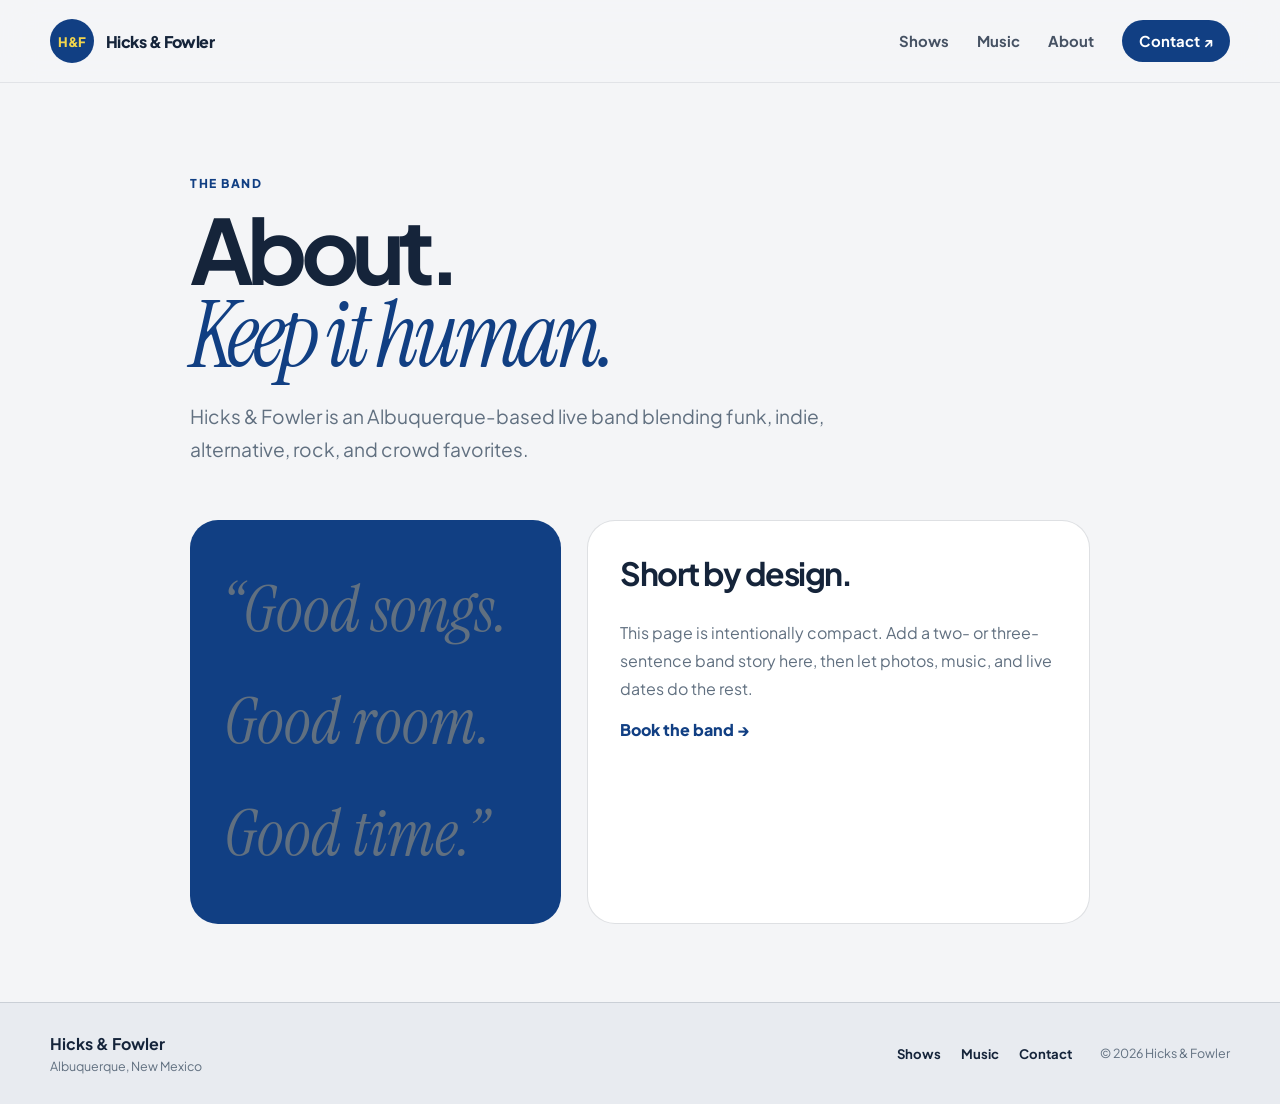
==== about.html @ 9e474546 "bundle migration" ====
<!doctype html>
<html lang="en">
<head>
  <title>About | Hicks &amp; Fowler</title>
  <meta name="description" content="About Albuquerque band Hicks & Fowler.">
  <meta charset="utf-8">
<meta name="viewport" content="width=device-width, initial-scale=1">
<meta name="theme-color" content="#113f83">
<link rel="icon" href="assets/images/favicon.svg" type="image/svg+xml">
<link rel="preconnect" href="https://fonts.googleapis.com">
<link rel="preconnect" href="https://fonts.gstatic.com" crossorigin>
<link href="https://fonts.googleapis.com/css2?family=Instrument+Serif:ital@0;1&family=Plus+Jakarta+Sans:wght@400;500;600;700;800&display=swap" rel="stylesheet">
<link rel="stylesheet" href="assets/css/styles.css">
<script defer src="assets/js/main.js"></script>

</head>
<body>
<header class="site-header">
  <div class="wrap nav">
    <a class="brand" href="index.html" aria-label="Hicks & Fowler home">
      <span class="brand-mark">H&amp;F</span>
      <span class="brand-name">Hicks &amp; Fowler</span>
    </a>

    <button class="menu-btn" type="button" aria-expanded="false" aria-controls="site-nav">
      <span></span><span></span>
      <span class="sr-only">Toggle navigation</span>
    </button>

    <nav class="nav-links" id="site-nav" aria-label="Primary navigation">
      <a href="shows.html">Shows</a>
      <a href="music.html">Music</a>
      <a href="about.html">About</a>
      <a href="contact.html" class="nav-cta">Contact <span aria-hidden="true">↗</span></a>
    </nav>
  </div>
</header>

<main class="subpage">
  <section class="page-hero">
    <div class="wrap narrow">
      <p class="eyebrow">The band</p>
      <h1>About.<br><span class="serif">Keep it human.</span></h1>
      <p class="lede">Hicks &amp; Fowler is an Albuquerque-based live band blending funk, indie, alternative, rock, and crowd favorites.</p>
    </div>
  </section>

  <section class="compact-section">
    <div class="wrap narrow split-copy">
      <div class="quote-card">
        <p>“Good songs. Good room. Good time.”</p>
      </div>
      <div>
        <h2>Short by design.</h2>
        <p>This page is intentionally compact. Add a two- or three-sentence band story here, then let photos, music, and live dates do the rest.</p>
        <a class="text-link" href="contact.html">Book the band →</a>
      </div>
    </div>
  </section>
</main>
<footer class="site-footer">
  <div class="wrap footer-inner">
    <div>
      <strong>Hicks &amp; Fowler</strong>
      <span>Albuquerque, New Mexico</span>
    </div>
    <div class="footer-links">
      <a href="shows.html">Shows</a>
      <a href="music.html">Music</a>
      <a href="contact.html">Contact</a>
    </div>
    <small>© <span data-year></span> Hicks &amp; Fowler</small>
  </div>
</footer>

</body>
</html>
---- assets/css/styles.css ----
:root {
  --navy: #113f83;
  --navy-2: #0d2f67;
  --ink: #15243a;
  --paper: #f4f5f7;
  --paper-2: #e8ebf0;
  --white: #ffffff;
  --accent: #f2d54d;
  --gold: #d4af28;
  --sky: #d8e7f7;
  --muted: #617080;
  --line: rgba(21, 36, 58, .14);
  --shadow: 0 28px 80px rgba(17, 63, 131, .16);
  --radius: 28px;
  --max: 1180px;
}

* { box-sizing: border-box; }
html { scroll-behavior: smooth; }
body {
  margin: 0;
  color: var(--ink);
  background: var(--paper);
  font-family: "Plus Jakarta Sans", system-ui, -apple-system, BlinkMacSystemFont, "Segoe UI", sans-serif;
  -webkit-font-smoothing: antialiased;
}
a { color: inherit; text-decoration: none; }
img { max-width: 100%; display: block; }
button, input, textarea { font: inherit; }
.sr-only {
  position: absolute;
  width: 1px; height: 1px;
  padding: 0; margin: -1px;
  overflow: hidden; clip: rect(0,0,0,0);
  white-space: nowrap; border: 0;
}
.wrap {
  width: min(calc(100% - 36px), var(--max));
  margin: 0 auto;
}
.narrow { max-width: 900px; }
.serif {
  font-family: "Instrument Serif", Georgia, serif;
  font-style: italic;
  font-weight: 400;
}
.eyebrow {
  margin: 0 0 18px;
  color: var(--navy);
  text-transform: uppercase;
  letter-spacing: .13em;
  font-weight: 800;
  font-size: .76rem;
}
.lede {
  max-width: 660px;
  margin: 24px 0 0;
  color: var(--muted);
  font-size: clamp(1.05rem, 1.5vw, 1.23rem);
  line-height: 1.7;
}

.site-header {
  position: sticky;
  top: 0;
  z-index: 20;
  background: rgba(244,245,247,.88);
  border-bottom: 1px solid rgba(21,36,58,.08);
  backdrop-filter: blur(16px);
}
.nav {
  min-height: 82px;
  display: flex;
  align-items: center;
  justify-content: space-between;
  gap: 28px;
}
.brand {
  display: inline-flex;
  align-items: center;
  gap: 12px;
  font-weight: 800;
}
.brand-mark {
  width: 44px;
  height: 44px;
  display: grid;
  place-items: center;
  border-radius: 50%;
  background: var(--navy);
  color: var(--accent);
  font-size: .82rem;
  letter-spacing: -.04em;
}
.brand-name { letter-spacing: -.035em; }
.nav-links {
  display: flex;
  align-items: center;
  gap: 28px;
  font-weight: 700;
  font-size: .93rem;
}
.nav-links a:not(.nav-cta) { opacity: .78; }
.nav-links a:hover { opacity: 1; }
.nav-cta {
  padding: 12px 17px;
  border-radius: 999px;
  background: var(--navy);
  color: var(--white);
}
.menu-btn {
  display: none;
  width: 44px; height: 44px;
  border: 0; border-radius: 50%;
  background: var(--white);
  box-shadow: 0 8px 24px rgba(21,36,58,.08);
}
.menu-btn span:not(.sr-only) {
  display: block;
  width: 18px;
  height: 2px;
  margin: 4px auto;
  background: var(--ink);
}

.hero {
  min-height: 650px;
  display: grid;
  align-items: center;
  padding: 62px 0 54px;
  overflow: hidden;
}
.hero-grid {
  display: grid;
  grid-template-columns: 1.05fr .95fr;
  align-items: center;
  gap: 70px;
}
.hero h1, .page-hero h1 {
  margin: 0;
  font-size: clamp(3.3rem, 7vw, 7rem);
  line-height: .9;
  letter-spacing: -.075em;
  max-width: 760px;
}
.hero .serif, .page-hero .serif {
  color: var(--navy);
  letter-spacing: -.055em;
}
.actions {
  display: flex;
  flex-wrap: wrap;
  gap: 12px;
  margin-top: 34px;
}
.btn {
  min-height: 52px;
  padding: 0 20px;
  border-radius: 999px;
  display: inline-flex;
  align-items: center;
  justify-content: center;
  gap: 10px;
  font-weight: 800;
  border: 1px solid transparent;
}
.btn.primary {
  background: var(--accent);
  color: var(--ink);
  box-shadow: 0 10px 25px rgba(212,175,40,.18);
}
.btn.ghost { border-color: var(--line); background: rgba(255,255,255,.35); }
.btn:hover { transform: translateY(-2px); transition: transform .18s ease; }

.quick-proof {
  display: flex;
  flex-wrap: wrap;
  gap: 16px 24px;
  margin-top: 30px;
  color: var(--muted);
  font-size: .86rem;
  font-weight: 650;
}
.quick-proof span { display: inline-flex; align-items: center; gap: 8px; }
.quick-proof i {
  width: 7px; height: 7px;
  border-radius: 50%;
  background: var(--accent);
  box-shadow: 0 0 0 4px rgba(242,213,77,.22);
}

.hero-art { position: relative; min-height: 510px; }
.poster {
  position: absolute;
  inset: 18px 0 18px 42px;
  overflow: hidden;
  border-radius: var(--radius);
  background: var(--navy);
  box-shadow: var(--shadow);
  color: var(--white);
  isolation: isolate;
}
.poster::after {
  content: "";
  position: absolute;
  inset: 0;
  background:
    linear-gradient(rgba(255,255,255,.05) 1px, transparent 1px),
    linear-gradient(90deg, rgba(255,255,255,.05) 1px, transparent 1px);
  background-size: 50px 50px;
  opacity: .7;
  z-index: -3;
}
.poster-top, .poster-bottom {
  position: absolute;
  left: 34px;
  z-index: 4;
  font-weight: 800;
  letter-spacing: -.07em;
  line-height: .8;
  font-size: clamp(4.2rem, 8vw, 7.5rem);
}
.poster-top { top: 38px; }
.poster-bottom { bottom: 34px; }
.amp {
  position: absolute;
  right: 40px;
  top: 44%;
  transform: translateY(-50%);
  z-index: 5;
  font-family: "Instrument Serif", Georgia, serif;
  font-style: italic;
  font-size: 6rem;
  color: var(--accent);
}
.disc {
  position: absolute;
  width: 250px; height: 250px;
  right: -65px; bottom: 65px;
  border-radius: 50%;
  background:
    radial-gradient(circle at center, var(--accent) 0 11%, var(--paper) 12% 14%, transparent 15%),
    repeating-radial-gradient(circle at center, #0a244e 0 10px, #123f83 11px 20px);
  box-shadow: inset 0 0 0 1px rgba(255,255,255,.15);
  z-index: 1;
}
.ribbon {
  position: absolute;
  width: 500px;
  height: 86px;
  border-radius: 999px;
  transform: rotate(-24deg);
  left: -110px;
}
.ribbon-a { top: 220px; background: var(--accent); z-index: -1; }
.ribbon-b { top: 300px; left: -30px; background: var(--sky); z-index: -2; }
.float-note {
  position: absolute;
  z-index: 7;
  padding: 14px 17px;
  border-radius: 18px;
  background: rgba(255,255,255,.95);
  box-shadow: 0 16px 50px rgba(21,36,58,.15);
  font-weight: 800;
  font-size: .9rem;
}
.float-note small {
  display: block;
  margin-bottom: 3px;
  color: var(--muted);
  font-size: .66rem;
  text-transform: uppercase;
  letter-spacing: .1em;
}
.note-one { left: 0; top: 80px; }
.note-two { right: -14px; bottom: 52px; }

.marquee {
  overflow: hidden;
  background: var(--accent);
  border-block: 1px solid rgba(21,36,58,.1);
}
.marquee-track {
  display: flex;
  width: max-content;
  animation: marquee 28s linear infinite;
}
.marquee span {
  position: relative;
  padding: 16px 32px;
  text-transform: uppercase;
  font-size: .75rem;
  font-weight: 800;
  letter-spacing: .12em;
}
.marquee span::after {
  content: "•";
  position: absolute;
  right: -3px;
}
@keyframes marquee { to { transform: translateX(-50%); } }

.home-links { padding: 54px 0 74px; }
.card-grid {
  display: grid;
  grid-template-columns: repeat(3, 1fr);
  gap: 18px;
}
.feature-card {
  position: relative;
  min-height: 280px;
  padding: 28px;
  border-radius: var(--radius);
  border: 1px solid var(--line);
  background: var(--white);
  overflow: hidden;
  transition: transform .2s ease, box-shadow .2s ease;
}
.feature-card:hover {
  transform: translateY(-4px);
  box-shadow: 0 20px 60px rgba(21,36,58,.10);
}
.feature-card.accent { background: var(--accent); }
.feature-card.dark { background: var(--navy); color: var(--white); }
.card-num {
  display: block;
  margin-bottom: 52px;
  font-size: .72rem;
  font-weight: 800;
  letter-spacing: .12em;
  opacity: .62;
}
.feature-card h2 {
  margin: 0;
  font-size: 2.25rem;
  letter-spacing: -.06em;
}
.feature-card p {
  max-width: 280px;
  color: var(--muted);
  line-height: 1.65;
}
.feature-card.dark p { color: rgba(255,255,255,.7); }
.arrow {
  position: absolute;
  right: 24px;
  bottom: 22px;
  font-size: 1.6rem;
}

.subpage { min-height: calc(100vh - 210px); }
.page-hero { padding: 92px 0 34px; }
.compact-section { padding: 20px 0 78px; }
.empty-state {
  padding: 42px;
  border-radius: var(--radius);
  background: var(--white);
  border: 1px solid var(--line);
}
.empty-state h2 {
  margin: 16px 0 8px;
  font-size: clamp(2rem, 5vw, 3.6rem);
  letter-spacing: -.06em;
}
.empty-state p { margin: 0 0 24px; color: var(--muted); }
.pill {
  display: inline-flex;
  padding: 8px 11px;
  border-radius: 999px;
  background: var(--sky);
  color: var(--navy);
  font-size: .72rem;
  font-weight: 800;
  text-transform: uppercase;
  letter-spacing: .09em;
}
.link-stack { display: grid; gap: 12px; }
.big-link {
  min-height: 112px;
  padding: 24px 28px;
  border-radius: 22px;
  background: var(--white);
  border: 1px solid var(--line);
  display: flex;
  align-items: center;
  justify-content: space-between;
  gap: 24px;
}
.big-link span { font-weight: 800; font-size: 1.25rem; }
.big-link small {
  display: block;
  margin-bottom: 6px;
  color: var(--muted);
  font-size: .68rem;
  text-transform: uppercase;
  letter-spacing: .11em;
}
.big-link b {
  font-size: .72rem;
  color: var(--navy);
  letter-spacing: .08em;
}
.disabled-link { cursor: default; }
.split-copy {
  display: grid;
  grid-template-columns: .85fr 1.15fr;
  gap: 26px;
  align-items: stretch;
}
.quote-card {
  min-height: 260px;
  padding: 34px;
  display: flex;
  align-items: flex-end;
  border-radius: var(--radius);
  background: var(--navy);
  color: var(--accent);
}
.quote-card p {
  margin: 0;
  font-family: "Instrument Serif", Georgia, serif;
  font-style: italic;
  font-size: clamp(2.2rem, 5vw, 4.5rem);
  line-height: .95;
}
.split-copy > div:last-child {
  padding: 32px;
  border-radius: var(--radius);
  background: var(--white);
  border: 1px solid var(--line);
}
.split-copy h2 {
  margin-top: 0;
  font-size: 2rem;
  letter-spacing: -.05em;
}
.split-copy p { color: var(--muted); line-height: 1.75; }
.text-link { color: var(--navy); font-weight: 800; }

.contact-panel {
  display: grid;
  grid-template-columns: 1fr 1fr;
  border: 1px solid var(--line);
  border-radius: var(--radius);
  overflow: hidden;
  background: var(--white);
}
.contact-panel > div {
  min-height: 170px;
  padding: 30px;
  display: flex;
  flex-direction: column;
  justify-content: space-between;
}
.contact-panel > div + div { border-left: 1px solid var(--line); }
.contact-panel small {
  color: var(--muted);
  text-transform: uppercase;
  letter-spacing: .1em;
  font-weight: 800;
  font-size: .68rem;
}
.contact-panel strong {
  font-size: clamp(1.35rem, 3vw, 2.2rem);
  letter-spacing: -.05em;
}
.microcopy { color: var(--muted); font-size: .82rem; line-height: 1.6; }

.site-footer {
  padding: 30px 0;
  border-top: 1px solid var(--line);
  background: var(--paper-2);
}
.footer-inner {
  display: grid;
  grid-template-columns: 1fr auto auto;
  align-items: center;
  gap: 28px;
}
.footer-inner > div:first-child { display: grid; gap: 4px; }
.footer-inner span, .footer-inner small { color: var(--muted); font-size: .78rem; }
.footer-links { display: flex; gap: 20px; font-size: .82rem; font-weight: 700; }

@media (prefers-reduced-motion: reduce) {
  *, *::before, *::after { scroll-behavior: auto !important; animation: none !important; transition: none !important; }
}

@media (max-width: 820px) {
  .nav { min-height: 72px; }
  .menu-btn { display: block; }
  .nav-links {
    position: absolute;
    top: 72px;
    left: 18px;
    right: 18px;
    padding: 18px;
    display: none;
    flex-direction: column;
    align-items: stretch;
    gap: 6px;
    border: 1px solid var(--line);
    border-radius: 20px;
    background: rgba(255,255,255,.98);
    box-shadow: 0 20px 60px rgba(21,36,58,.15);
  }
  .nav-links.open { display: flex; }
  .nav-links a { padding: 12px; }
  .nav-cta { text-align: center; }
  .hero { min-height: auto; padding-top: 50px; }
  .hero-grid { grid-template-columns: 1fr; gap: 34px; }
  .hero-art { min-height: 420px; }
  .poster { inset: 0 10px 0 10px; }
  .note-one { left: -2px; top: 28px; }
  .note-two { right: 0; bottom: 24px; }
  .card-grid { grid-template-columns: 1fr; }
  .feature-card { min-height: 220px; }
  .split-copy { grid-template-columns: 1fr; }
  .contact-panel { grid-template-columns: 1fr; }
  .contact-panel > div + div { border-left: 0; border-top: 1px solid var(--line); }
  .footer-inner { grid-template-columns: 1fr; }
}

@media (max-width: 520px) {
  .wrap { width: min(calc(100% - 24px), var(--max)); }
  .hero h1, .page-hero h1 { font-size: clamp(3.15rem, 16vw, 5rem); }
  .hero-art { min-height: 360px; }
  .poster-top, .poster-bottom { left: 24px; font-size: 3.8rem; }
  .poster-top { top: 30px; }
  .poster-bottom { bottom: 28px; }
  .amp { right: 25px; font-size: 4.5rem; }
  .disc { width: 190px; height: 190px; right: -50px; bottom: 72px; }
  .float-note { font-size: .76rem; }
  .page-hero { padding-top: 70px; }
  .empty-state { padding: 28px; }
}
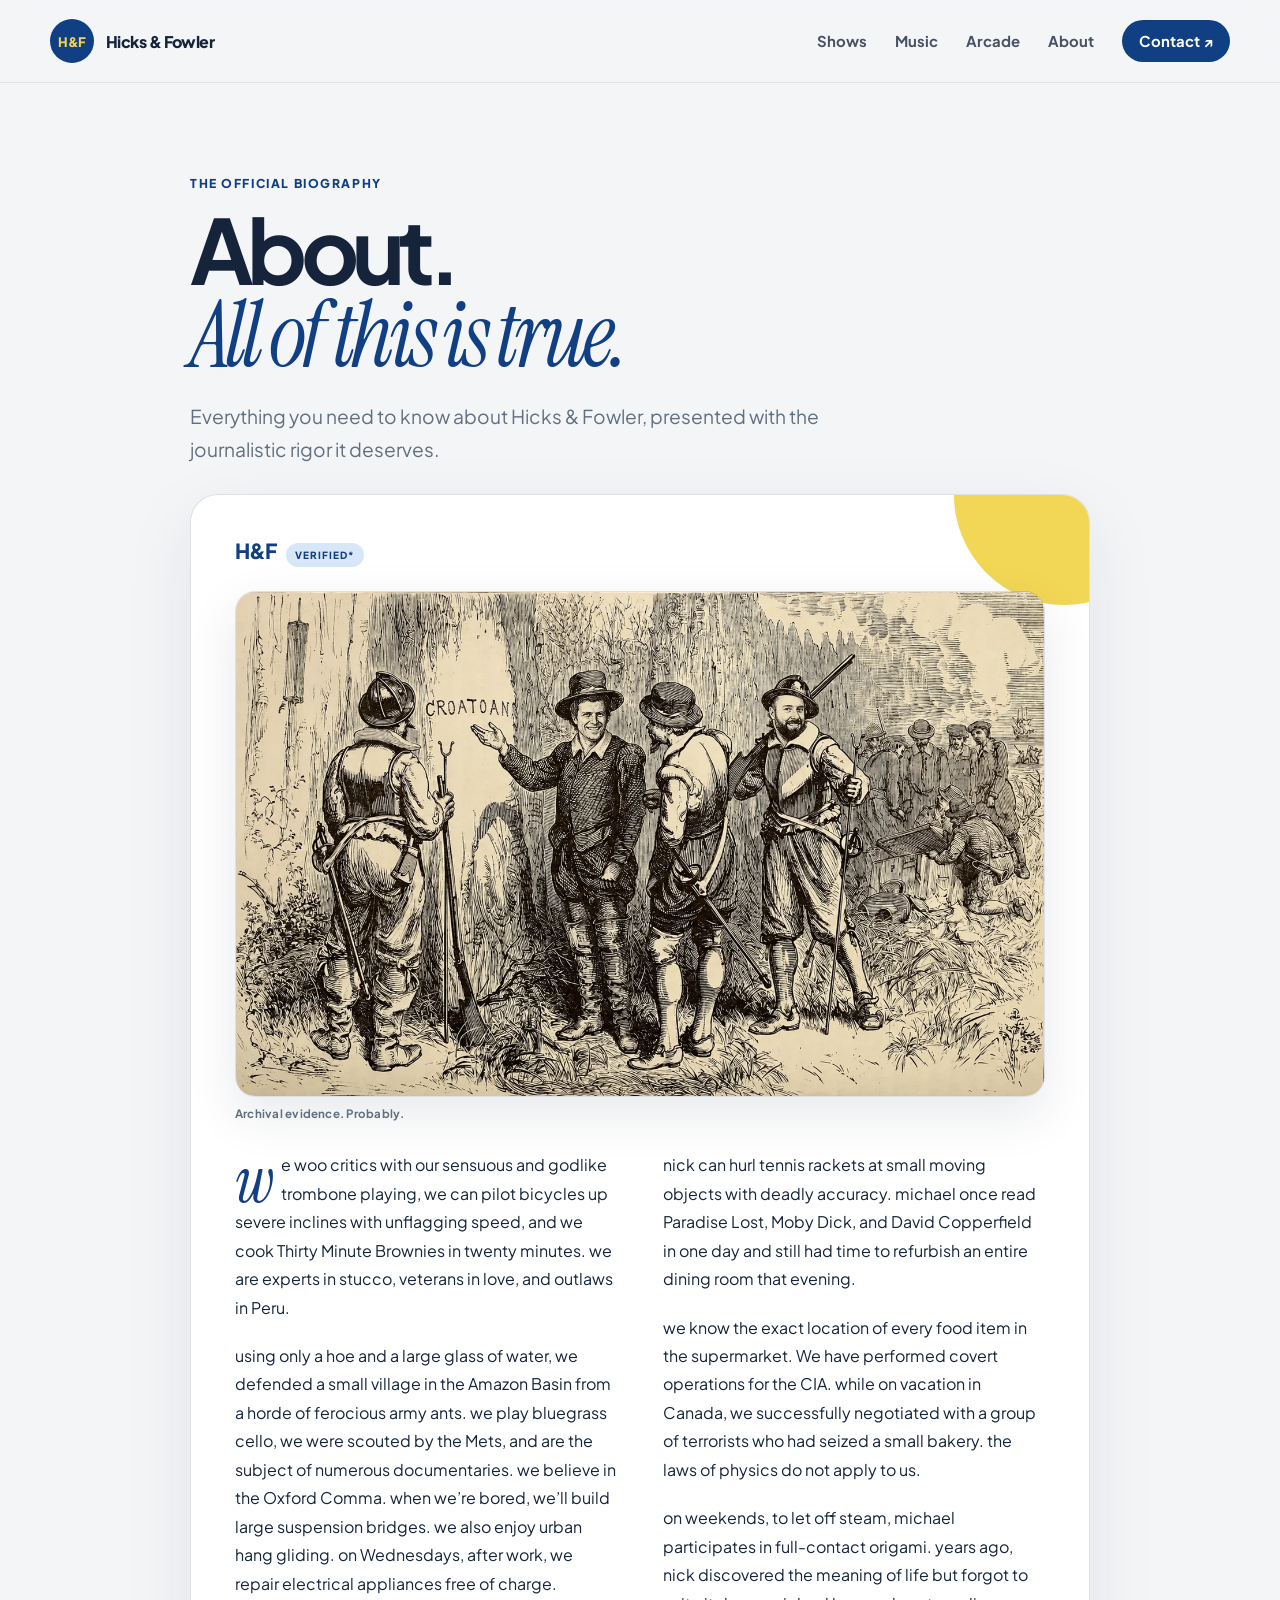
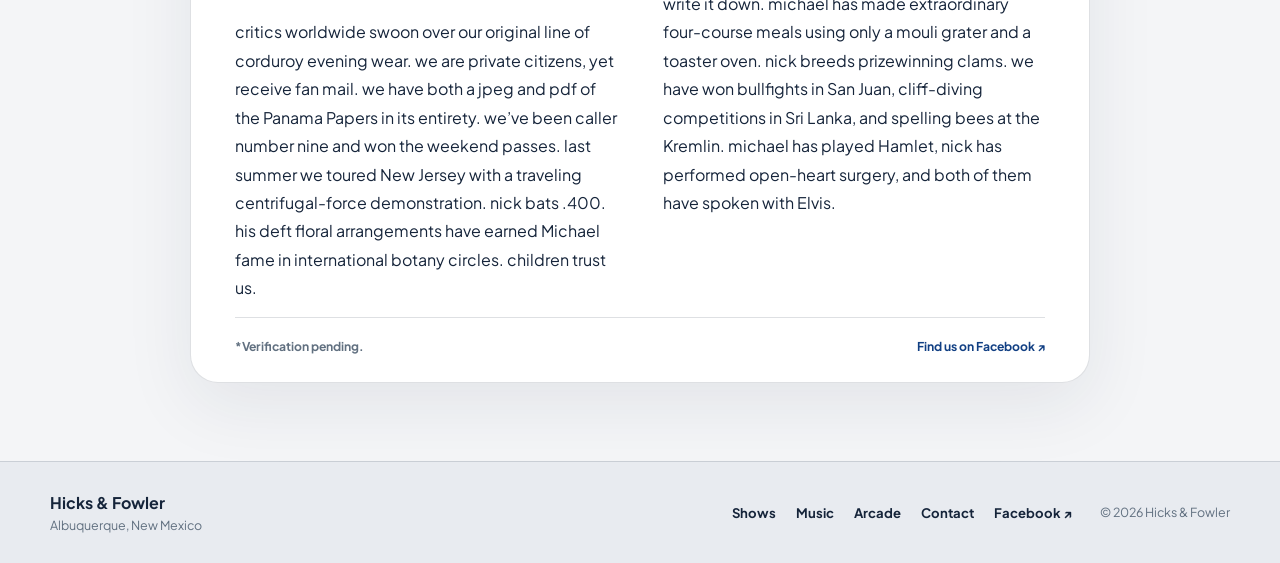
==== commit dcf7851b: "Add Hicks and Fowler arcade and global leaderboards" ====
--- a/about.html
+++ b/about.html
@@ -1,77 +1,167 @@
 <!doctype html>
 <html lang="en">
-<head>
-  <title>About | Hicks &amp; Fowler</title>
-  <meta name="description" content="About Albuquerque band Hicks & Fowler.">
-  <meta charset="utf-8">
-<meta name="viewport" content="width=device-width, initial-scale=1">
-<meta name="theme-color" content="#113f83">
-<link rel="icon" href="assets/images/favicon.svg" type="image/svg+xml">
-<link rel="preconnect" href="https://fonts.googleapis.com">
-<link rel="preconnect" href="https://fonts.gstatic.com" crossorigin>
-<link href="https://fonts.googleapis.com/css2?family=Instrument+Serif:ital@0;1&family=Plus+Jakarta+Sans:wght@400;500;600;700;800&display=swap" rel="stylesheet">
-<link rel="stylesheet" href="assets/css/styles.css">
-<script defer src="assets/js/main.js"></script>
+  <head>
+    <title>About | Hicks &amp; Fowler</title>
+    <meta name="description" content="About Albuquerque band Hicks & Fowler." />
+    <meta charset="utf-8" />
+    <meta name="viewport" content="width=device-width, initial-scale=1" />
+    <meta name="theme-color" content="#113f83" />
+    <link rel="icon" href="assets/images/favicon.svg" type="image/svg+xml" />
+    <link rel="preconnect" href="https://fonts.googleapis.com" />
+    <link rel="preconnect" href="https://fonts.gstatic.com" crossorigin />
+    <link
+      href="https://fonts.googleapis.com/css2?family=Instrument+Serif:ital@0;1&family=Plus+Jakarta+Sans:wght@400;500;600;700;800&display=swap"
+      rel="stylesheet"
+    />
+    <link rel="stylesheet" href="assets/css/styles.css" />
+    <script defer src="assets/js/main.js"></script>
+  </head>
+  <body>
+    <header class="site-header">
+      <div class="wrap nav">
+        <a class="brand" href="index.html" aria-label="Hicks & Fowler home">
+          <span class="brand-mark">H&amp;F</span>
+          <span class="brand-name">Hicks &amp; Fowler</span>
+        </a>
 
-</head>
-<body>
-<header class="site-header">
-  <div class="wrap nav">
-    <a class="brand" href="index.html" aria-label="Hicks & Fowler home">
-      <span class="brand-mark">H&amp;F</span>
-      <span class="brand-name">Hicks &amp; Fowler</span>
-    </a>
+        <button
+          class="menu-btn"
+          type="button"
+          aria-expanded="false"
+          aria-controls="site-nav"
+        >
+          <span></span><span></span>
+          <span class="sr-only">Toggle navigation</span>
+        </button>
 
-    <button class="menu-btn" type="button" aria-expanded="false" aria-controls="site-nav">
-      <span></span><span></span>
-      <span class="sr-only">Toggle navigation</span>
-    </button>
+        <nav class="nav-links" id="site-nav" aria-label="Primary navigation">
+          <a href="shows.html">Shows</a>
+          <a href="music.html">Music</a>
+          <a href="arcade.html">Arcade</a>
+          <a href="about.html">About</a>
+          <a href="contact.html" class="nav-cta"
+            >Contact <span aria-hidden="true">↗</span></a
+          >
+        </nav>
+      </div>
+    </header>
 
-    <nav class="nav-links" id="site-nav" aria-label="Primary navigation">
-      <a href="shows.html">Shows</a>
-      <a href="music.html">Music</a>
-      <a href="about.html">About</a>
-      <a href="contact.html" class="nav-cta">Contact <span aria-hidden="true">↗</span></a>
-    </nav>
-  </div>
-</header>
+    <main class="subpage about-page">
+      <section class="page-hero about-hero">
+        <div class="wrap narrow">
+          <p class="eyebrow">The official biography</p>
+          <h1>About.<br /><span class="serif">All of this is true.</span></h1>
+          <p class="lede">
+            Everything you need to know about Hicks &amp; Fowler, presented with
+            the journalistic rigor it deserves.
+          </p>
+        </div>
+      </section>
 
-<main class="subpage">
-  <section class="page-hero">
-    <div class="wrap narrow">
-      <p class="eyebrow">The band</p>
-      <h1>About.<br><span class="serif">Keep it human.</span></h1>
-      <p class="lede">Hicks &amp; Fowler is an Albuquerque-based live band blending funk, indie, alternative, rock, and crowd favorites.</p>
-    </div>
-  </section>
+      <section class="compact-section about-section">
+        <div class="wrap narrow">
+          <article class="bio-card">
+            <div class="bio-stamp" aria-hidden="true">
+              <span>H&amp;F</span>
+              <small>VERIFIED*</small>
+            </div>
 
-  <section class="compact-section">
-    <div class="wrap narrow split-copy">
-      <div class="quote-card">
-        <p>“Good songs. Good room. Good time.”</p>
+            <figure class="bio-image">
+              <img
+                src="assets/images/croatoan.webp"
+                width="1400"
+                height="876"
+                loading="lazy"
+                decoding="async"
+                alt="Vintage engraved scene of colonists discovering the Croatoan inscription, with two modern faces composited into the illustration."
+              />
+              <figcaption>Archival evidence. Probably.</figcaption>
+            </figure>
+
+            <div class="bio-copy">
+              <p>
+                we woo critics with our sensuous and godlike trombone playing,
+                we can pilot bicycles up severe inclines with unflagging speed,
+                and we cook Thirty Minute Brownies in twenty minutes. we are
+                experts in stucco, veterans in love, and outlaws in Peru.
+              </p>
+              <p>
+                using only a hoe and a large glass of water, we defended a small
+                village in the Amazon Basin from a horde of ferocious army ants.
+                we play bluegrass cello, we were scouted by the Mets, and are
+                the subject of numerous documentaries. we believe in the Oxford
+                Comma. when we’re bored, we’ll build large suspension bridges.
+                we also enjoy urban hang gliding. on Wednesdays, after work, we
+                repair electrical appliances free of charge.
+              </p>
+              <p>
+                critics worldwide swoon over our original line of corduroy
+                evening wear. we are private citizens, yet receive fan mail. we
+                have both a jpeg and pdf of the Panama Papers in its entirety.
+                we’ve been caller number nine and won the weekend passes. last
+                summer we toured New Jersey with a traveling centrifugal-force
+                demonstration. nick bats .400. his deft floral arrangements have
+                earned Michael fame in international botany circles. children
+                trust us.
+              </p>
+              <p>
+                nick can hurl tennis rackets at small moving objects with deadly
+                accuracy. michael once read Paradise Lost, Moby Dick, and David
+                Copperfield in one day and still had time to refurbish an entire
+                dining room that evening.
+              </p>
+              <p>
+                we know the exact location of every food item in the
+                supermarket. We have performed covert operations for the CIA.
+                while on vacation in Canada, we successfully negotiated with a
+                group of terrorists who had seized a small bakery. the laws of
+                physics do not apply to us.
+              </p>
+              <p>
+                on weekends, to let off steam, michael participates in
+                full-contact origami. years ago, nick discovered the meaning of
+                life but forgot to write it down. michael has made extraordinary
+                four-course meals using only a mouli grater and a toaster oven.
+                nick breeds prizewinning clams. we have won bullfights in San
+                Juan, cliff-diving competitions in Sri Lanka, and spelling bees
+                at the Kremlin. michael has played Hamlet, nick has performed
+                open-heart surgery, and both of them have spoken with Elvis.
+              </p>
+            </div>
+            <div class="bio-foot">
+              <span>*Verification pending.</span>
+              <a
+                href="https://www.facebook.com/hicksphillyfowler"
+                target="_blank"
+                rel="noopener"
+                >Find us on Facebook ↗</a
+              >
+            </div>
+          </article>
+        </div>
+      </section>
+    </main>
+
+    <footer class="site-footer">
+      <div class="wrap footer-inner">
+        <div>
+          <strong>Hicks &amp; Fowler</strong>
+          <span>Albuquerque, New Mexico</span>
+        </div>
+        <div class="footer-links">
+          <a href="shows.html">Shows</a>
+          <a href="music.html">Music</a>
+          <a href="arcade.html">Arcade</a>
+          <a href="contact.html">Contact</a>
+          <a
+            href="https://www.facebook.com/hicksphillyfowler"
+            target="_blank"
+            rel="noopener"
+            >Facebook ↗</a
+          >
+        </div>
+        <small>© <span data-year></span> Hicks &amp; Fowler</small>
       </div>
-      <div>
-        <h2>Short by design.</h2>
-        <p>This page is intentionally compact. Add a two- or three-sentence band story here, then let photos, music, and live dates do the rest.</p>
-        <a class="text-link" href="contact.html">Book the band →</a>
-      </div>
-    </div>
-  </section>
-</main>
-<footer class="site-footer">
-  <div class="wrap footer-inner">
-    <div>
-      <strong>Hicks &amp; Fowler</strong>
-      <span>Albuquerque, New Mexico</span>
-    </div>
-    <div class="footer-links">
-      <a href="shows.html">Shows</a>
-      <a href="music.html">Music</a>
-      <a href="contact.html">Contact</a>
-    </div>
-    <small>© <span data-year></span> Hicks &amp; Fowler</small>
-  </div>
-</footer>
-
-</body>
+    </footer>
+  </body>
 </html>
--- a/assets/css/styles.css
+++ b/assets/css/styles.css
@@ -284,7 +284,7 @@
 .marquee-track {
   display: flex;
   width: max-content;
-  animation: marquee 28s linear infinite;
+  animation: marquee 500s linear infinite;
 }
 .marquee span {
   position: relative;
@@ -304,7 +304,7 @@
 .home-links { padding: 54px 0 74px; }
 .card-grid {
   display: grid;
-  grid-template-columns: repeat(3, 1fr);
+  grid-template-columns: repeat(4, 1fr);
   gap: 18px;
 }
 .feature-card {
@@ -534,3 +534,382 @@
   .page-hero { padding-top: 70px; }
   .empty-state { padding: 28px; }
 }
+
+
+/* About page */
+.about-hero { padding-bottom: 24px; }
+.about-section { padding-top: 4px; }
+.bio-card {
+  position: relative;
+  padding: 42px 44px 28px;
+  border-radius: var(--radius);
+  background: var(--white);
+  border: 1px solid var(--line);
+  box-shadow: 0 22px 70px rgba(21,36,58,.08);
+  overflow: hidden;
+}
+.bio-card::before {
+  content: "";
+  position: absolute;
+  width: 220px;
+  height: 220px;
+  top: -110px;
+  right: -85px;
+  border-radius: 50%;
+  background: var(--accent);
+  opacity: .95;
+}
+.bio-stamp {
+  position: relative;
+  z-index: 1;
+  display: inline-flex;
+  align-items: baseline;
+  gap: 10px;
+  margin-bottom: 24px;
+  color: var(--navy);
+}
+.bio-stamp span {
+  font-size: 1.3rem;
+  font-weight: 800;
+  letter-spacing: -.05em;
+}
+.bio-stamp small {
+  padding: 6px 9px;
+  border-radius: 999px;
+  background: var(--sky);
+  font-size: .62rem;
+  font-weight: 800;
+  letter-spacing: .1em;
+}
+.bio-copy {
+  position: relative;
+  z-index: 1;
+  columns: 2;
+  column-gap: 46px;
+}
+.bio-copy p {
+  break-inside: avoid;
+  margin: 0 0 20px;
+  color: var(--ink);
+  font-size: 1rem;
+  line-height: 1.78;
+}
+.bio-copy p:first-child::first-letter {
+  float: left;
+  margin: 8px 7px 0 0;
+  color: var(--navy);
+  font-family: "Instrument Serif", Georgia, serif;
+  font-size: 4rem;
+  font-style: italic;
+  line-height: .68;
+}
+.bio-foot {
+  position: relative;
+  z-index: 1;
+  margin-top: 14px;
+  padding-top: 20px;
+  border-top: 1px solid var(--line);
+  display: flex;
+  justify-content: space-between;
+  gap: 18px;
+  color: var(--muted);
+  font-size: .76rem;
+  font-weight: 700;
+}
+.bio-foot a {
+  color: var(--navy);
+}
+
+@media (max-width: 700px) {
+  .bio-card { padding: 30px 26px 24px; }
+  .bio-copy { columns: 1; }
+  .bio-foot { flex-direction: column; }
+}
+
+
+/* About page archival image */
+.bio-image {
+  position: relative;
+  z-index: 1;
+  margin: 0 0 30px;
+}
+.bio-image img {
+  display: block;
+  width: 100%;
+  height: auto;
+  aspect-ratio: 1586 / 992;
+  object-fit: cover;
+  border-radius: 20px;
+  border: 1px solid var(--line);
+  box-shadow: 0 18px 50px rgba(21,36,58,.10);
+}
+.bio-image figcaption {
+  margin-top: 9px;
+  color: var(--muted);
+  font-size: .72rem;
+  font-weight: 700;
+  letter-spacing: .02em;
+}
+
+@media (max-width: 700px) {
+  .bio-image { margin-bottom: 24px; }
+  .bio-image img { border-radius: 16px; }
+}
+
+
+/* H&F Arcade */
+.arcade-card {
+  background: #101722;
+  color: var(--accent);
+  background-image:
+    linear-gradient(rgba(242,213,77,.045) 1px, transparent 1px),
+    linear-gradient(90deg, rgba(242,213,77,.045) 1px, transparent 1px);
+  background-size: 18px 18px;
+}
+.arcade-card p { color: rgba(255,255,255,.68); }
+.arcade-page { background: #0b111a; color: #f7f0dc; }
+.arcade-hero { padding-bottom: 34px; }
+.arcade-hero .eyebrow { color: var(--accent); }
+.arcade-hero .serif { color: var(--accent); }
+.arcade-hero .lede { color: rgba(247,240,220,.68); }
+.arcade-section { padding: 0 0 76px; }
+.arcade-switcher {
+  width: fit-content;
+  max-width: 100%;
+  margin: 0 auto 20px;
+  padding: 5px;
+  display: flex;
+  gap: 5px;
+  border: 1px solid rgba(242,213,77,.26);
+  border-radius: 999px;
+  background: rgba(255,255,255,.04);
+}
+.arcade-tab {
+  min-height: 44px;
+  padding: 0 18px;
+  border: 0;
+  border-radius: 999px;
+  background: transparent;
+  color: rgba(247,240,220,.62);
+  font-family: "DM Mono", monospace;
+  font-weight: 500;
+  cursor: pointer;
+}
+.arcade-tab.is-active {
+  background: var(--accent);
+  color: #101722;
+}
+.arcade-tab:focus-visible,
+.pixel-btn:focus-visible,
+.mini-control:focus-visible,
+.initials-form input:focus-visible,
+#brick-canvas:focus-visible,
+#pong-canvas:focus-visible {
+  outline: 3px solid var(--accent);
+  outline-offset: 3px;
+}
+.game-panel[hidden] { display: none !important; }
+.game-layout {
+  display: grid;
+  grid-template-columns: minmax(0, 1fr) 260px;
+  gap: 18px;
+  align-items: start;
+}
+.game-cabinet,
+.scoreboard,
+.high-score-entry {
+  border: 1px solid rgba(242,213,77,.24);
+  background: #111a26;
+  box-shadow: 0 28px 80px rgba(0,0,0,.28);
+}
+.game-cabinet {
+  padding: 18px;
+  border-radius: 26px;
+}
+.cabinet-topline {
+  min-height: 60px;
+  padding: 2px 4px 14px;
+  display: flex;
+  align-items: flex-end;
+  justify-content: space-between;
+  gap: 18px;
+  font-family: "DM Mono", monospace;
+}
+.cabinet-topline > div:first-child { display: grid; gap: 4px; }
+.cabinet-topline small,
+.scoreboard-head span {
+  color: var(--accent);
+  font-size: .64rem;
+  letter-spacing: .13em;
+}
+.cabinet-topline strong { font-size: 1rem; letter-spacing: .08em; }
+.game-stats { display: flex; flex-wrap: wrap; justify-content: flex-end; gap: 12px 20px; }
+.game-stats span { color: rgba(247,240,220,.55); font-size: .66rem; letter-spacing: .06em; }
+.game-stats b { color: #fff; font-weight: 500; }
+.screen-shell {
+  position: relative;
+  overflow: hidden;
+  border: 1px solid rgba(242,213,77,.28);
+  border-radius: 17px;
+  background: #05090d;
+}
+.screen-shell::after {
+  content: "";
+  position: absolute;
+  inset: 0;
+  z-index: 3;
+  pointer-events: none;
+  background: repeating-linear-gradient(to bottom, rgba(255,255,255,.025) 0 1px, transparent 1px 4px);
+  mix-blend-mode: screen;
+}
+#brick-canvas,
+#pong-canvas {
+  width: 100%;
+  height: auto;
+  display: block;
+  aspect-ratio: 760 / 520;
+  background: #05090d;
+  touch-action: none;
+  cursor: crosshair;
+}
+.screen-overlay {
+  position: absolute;
+  inset: 0;
+  z-index: 4;
+  padding: 26px;
+  display: flex;
+  flex-direction: column;
+  align-items: center;
+  justify-content: center;
+  gap: 12px;
+  text-align: center;
+  background: rgba(5,9,13,.82);
+  backdrop-filter: blur(4px);
+  font-family: "DM Mono", monospace;
+}
+.screen-overlay[hidden] { display: none; }
+.screen-overlay strong {
+  color: var(--accent);
+  font-size: clamp(1.4rem, 4vw, 2.8rem);
+  letter-spacing: .08em;
+}
+.screen-overlay span { max-width: 420px; color: rgba(247,240,220,.72); font-size: .8rem; line-height: 1.6; }
+.pixel-btn,
+.mini-control {
+  border: 1px solid rgba(242,213,77,.5);
+  font-family: "DM Mono", monospace;
+  font-weight: 500;
+  cursor: pointer;
+}
+.pixel-btn {
+  min-height: 46px;
+  padding: 0 18px;
+  margin-top: 8px;
+  background: var(--accent);
+  color: #101722;
+  box-shadow: 4px 4px 0 #725f07;
+}
+.pixel-btn:active { transform: translate(2px,2px); box-shadow: 2px 2px 0 #725f07; }
+.cabinet-controls {
+  padding: 14px 4px 0;
+  display: flex;
+  align-items: center;
+  justify-content: space-between;
+  gap: 14px;
+  color: rgba(247,240,220,.5);
+  font-family: "DM Mono", monospace;
+  font-size: .62rem;
+  letter-spacing: .04em;
+}
+.cabinet-controls > div { display: flex; gap: 7px; }
+.mini-control {
+  min-height: 36px;
+  padding: 0 10px;
+  border-radius: 6px;
+  background: transparent;
+  color: rgba(247,240,220,.78);
+}
+.mini-control:hover { color: var(--accent); border-color: var(--accent); }
+.scoreboard {
+  min-height: 354px;
+  padding: 24px 22px;
+  border-radius: 22px;
+  font-family: "DM Mono", monospace;
+}
+.scoreboard-head { padding-bottom: 18px; border-bottom: 1px dashed rgba(242,213,77,.24); }
+.scoreboard-head h2 { margin: 6px 0 0; color: #fff; font-size: 2rem; letter-spacing: -.06em; }
+.score-list { margin: 0; padding: 13px 0 0; list-style: none; counter-reset: scores; }
+.score-list li {
+  min-height: 58px;
+  display: grid;
+  grid-template-columns: 28px 1fr auto;
+  align-items: center;
+  gap: 10px;
+  border-bottom: 1px solid rgba(255,255,255,.07);
+}
+.score-list li > span { color: rgba(247,240,220,.34); font-size: .7rem; }
+.score-list li > b { color: var(--accent); letter-spacing: .12em; font-weight: 500; }
+.score-list li > strong { color: #fff; font-weight: 500; font-size: .88rem; }
+.score-status { min-height: 34px; margin: 15px 0 0; color: rgba(247,240,220,.6); font-size: .66rem; line-height: 1.5; }
+.score-footnote { margin: 12px 0 0; color: rgba(247,240,220,.3); font-size: .55rem; line-height: 1.5; }
+.high-score-entry {
+  max-width: 760px;
+  margin: 20px auto 0;
+  padding: 24px;
+  border-radius: 22px;
+  display: grid;
+  grid-template-columns: .8fr 1.2fr;
+  gap: 28px;
+  align-items: center;
+  font-family: "DM Mono", monospace;
+}
+.high-score-entry[hidden] { display: none; }
+.high-score-copy { display: grid; gap: 7px; }
+.high-score-copy .blink { color: var(--accent); font-size: .72rem; letter-spacing: .12em; animation: arcadeBlink 1s steps(2,end) infinite; }
+.high-score-copy strong { font-size: 2.2rem; color: #fff; }
+.high-score-copy p { margin: 0; color: rgba(247,240,220,.5); font-size: .67rem; line-height: 1.5; }
+.initials-form label { display: block; margin-bottom: 8px; color: rgba(247,240,220,.72); font-size: .66rem; letter-spacing: .1em; }
+.initials-row { display: flex; gap: 10px; align-items: stretch; }
+.initials-form input {
+  width: 148px;
+  min-width: 0;
+  border: 1px solid rgba(242,213,77,.5);
+  border-radius: 0;
+  background: #05090d;
+  color: var(--accent);
+  font: 500 1.8rem/1 "DM Mono", monospace;
+  letter-spacing: .28em;
+  text-align: center;
+  text-transform: uppercase;
+}
+.initials-form small { display: block; margin-top: 8px; color: rgba(247,240,220,.35); font-size: .58rem; }
+.submit-status { min-height: 18px; margin: 8px 0 0; color: var(--accent); font-size: .62rem; }
+@keyframes arcadeBlink { 50% { opacity: .28; } }
+
+@media (max-width: 980px) {
+  .card-grid { grid-template-columns: repeat(2, 1fr); }
+  .game-layout { grid-template-columns: 1fr; }
+  .scoreboard { min-height: auto; }
+  .score-list { display: grid; grid-template-columns: repeat(3, 1fr); gap: 8px; }
+  .score-list li { min-height: 72px; grid-template-columns: 1fr; gap: 4px; padding: 8px; border: 1px solid rgba(255,255,255,.07); }
+}
+@media (max-width: 700px) {
+  .arcade-hero { padding-top: 66px; }
+  .arcade-switcher { width: 100%; }
+  .arcade-tab { flex: 1; padding-inline: 10px; font-size: .72rem; }
+  .game-cabinet { padding: 10px; border-radius: 18px; }
+  .cabinet-topline { align-items: flex-start; flex-direction: column; }
+  .game-stats { justify-content: flex-start; }
+  .cabinet-controls { align-items: flex-start; flex-direction: column; }
+  .score-list { grid-template-columns: 1fr; }
+  .score-list li { grid-template-columns: 28px 1fr auto; min-height: 52px; border-width: 0 0 1px; padding: 0; }
+  .high-score-entry { grid-template-columns: 1fr; gap: 18px; }
+  .initials-row { flex-direction: column; }
+  .initials-form input { width: 100%; min-height: 54px; }
+}
+@media (max-width: 520px) {
+  .card-grid { grid-template-columns: 1fr; }
+  .screen-overlay { padding: 16px; }
+  .cabinet-controls > div { width: 100%; }
+  .mini-control { flex: 1; }
+}
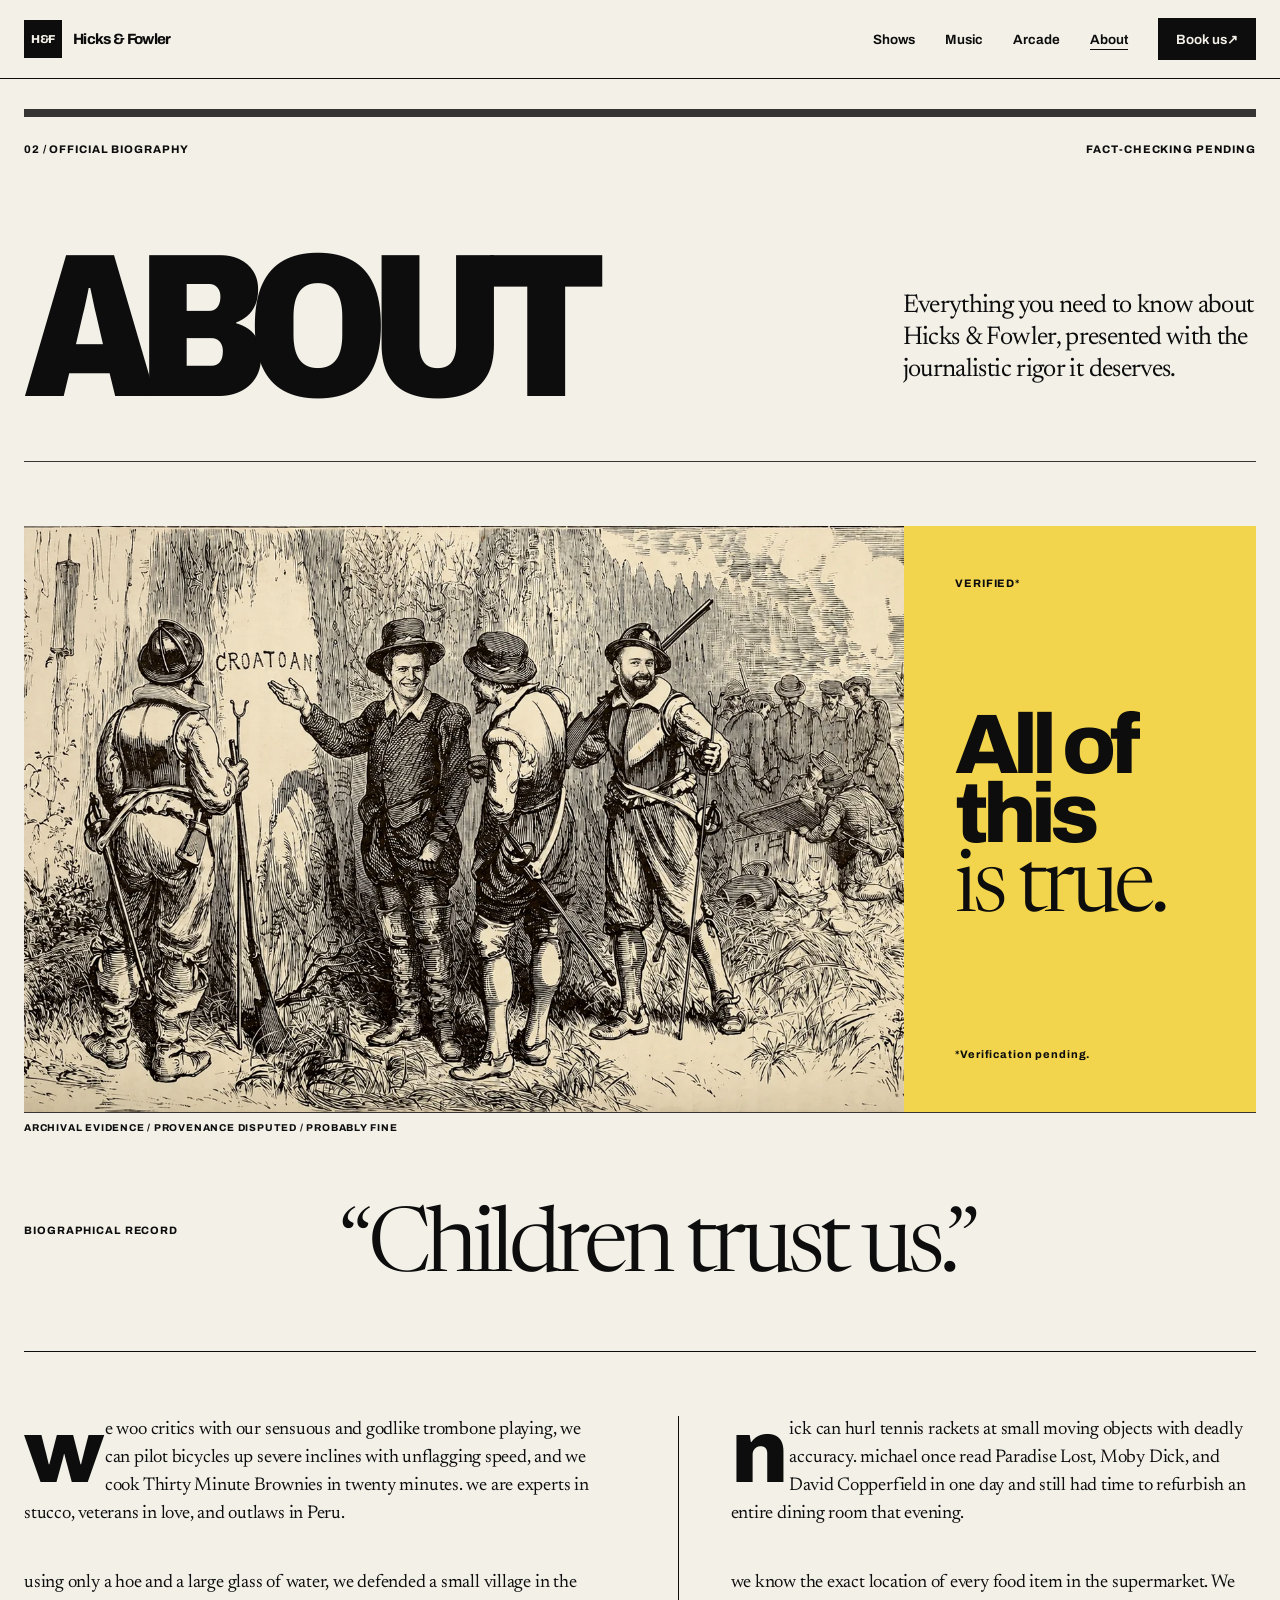
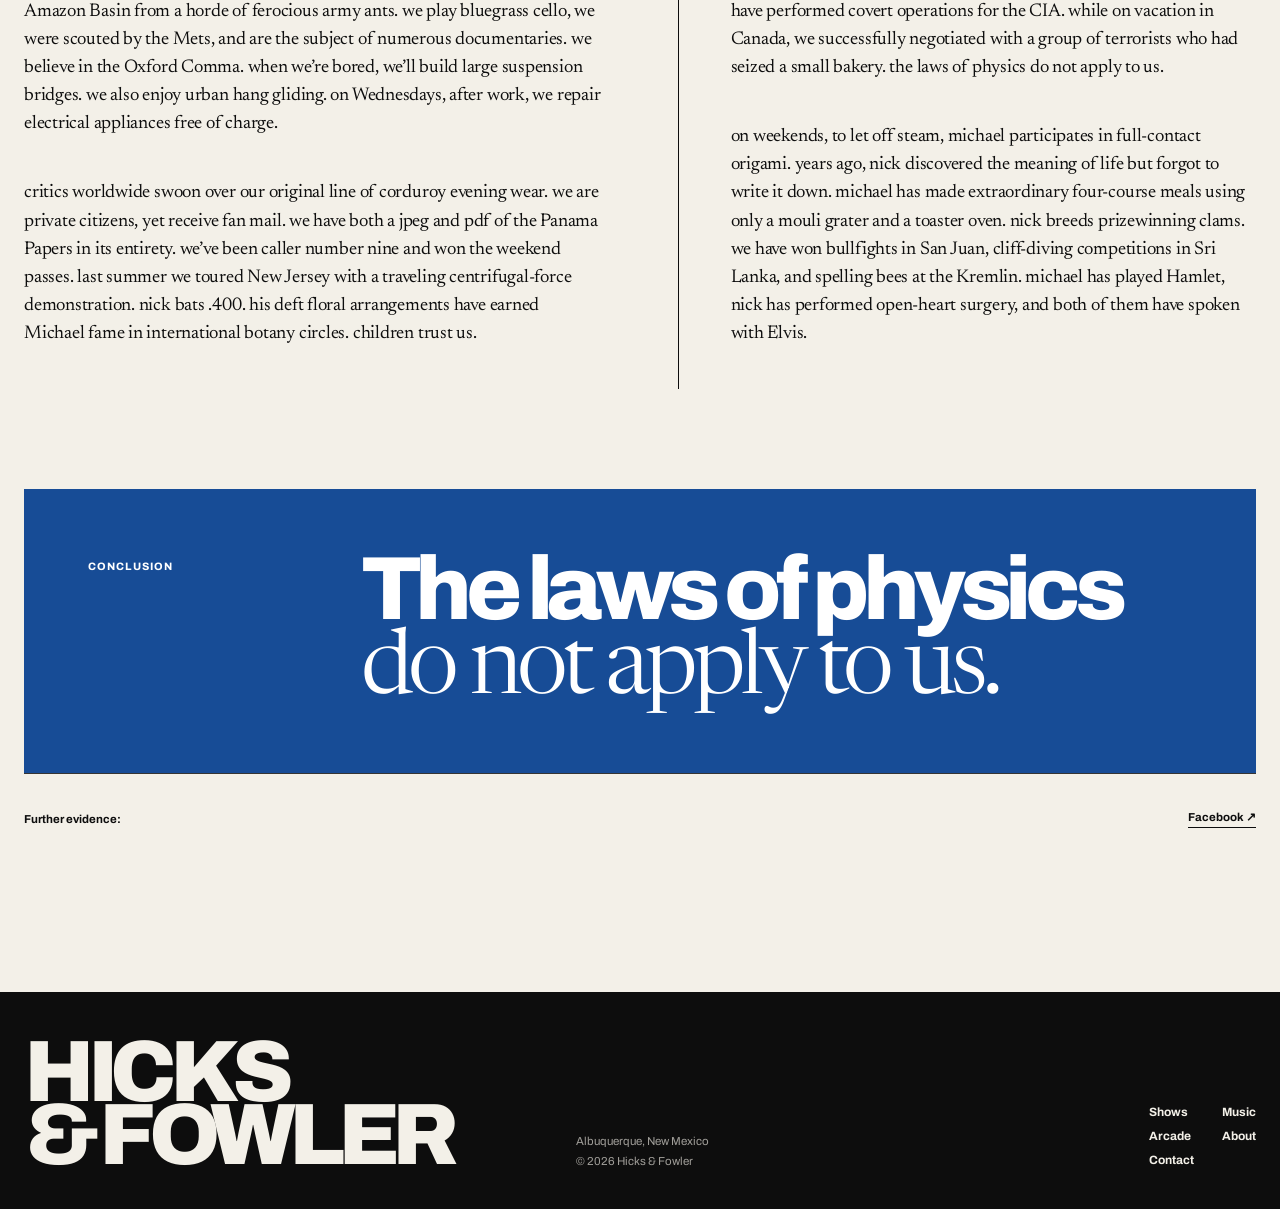
==== commit f7cf3266: "feat: tether about page to css" ====
--- a/about.html
+++ b/about.html
@@ -2,22 +2,26 @@
 <html lang="en">
   <head>
     <title>About | Hicks &amp; Fowler</title>
-    <meta name="description" content="About Albuquerque band Hicks & Fowler." />
+    <meta
+      name="description"
+      content="The official biography of Albuquerque band Hicks & Fowler."
+    />
     <meta charset="utf-8" />
     <meta name="viewport" content="width=device-width, initial-scale=1" />
-    <meta name="theme-color" content="#113f83" />
+    <meta name="theme-color" content="#f3f0e8" />
     <link rel="icon" href="assets/images/favicon.svg" type="image/svg+xml" />
     <link rel="preconnect" href="https://fonts.googleapis.com" />
     <link rel="preconnect" href="https://fonts.gstatic.com" crossorigin />
     <link
-      href="https://fonts.googleapis.com/css2?family=Instrument+Serif:ital@0;1&family=Plus+Jakarta+Sans:wght@400;500;600;700;800&display=swap"
+      href="https://fonts.googleapis.com/css2?family=Archivo:wdth,wght@75..125,400..900&family=Instrument+Serif:ital@0;1&family=Newsreader:opsz,wght@6..72,300..600&display=swap"
       rel="stylesheet"
     />
-    <link rel="stylesheet" href="assets/css/styles.css" />
+    <link rel="stylesheet" href="assets/css/styles.css?v=20261004-editorial2" />
     <script defer src="assets/js/main.js"></script>
   </head>
-  <body>
-    <header class="site-header">
+
+  <body class="interior-editorial about-editorial">
+    <header class="site-header editorial-header">
       <div class="wrap nav">
         <a class="brand" href="index.html" aria-label="Hicks & Fowler home">
           <span class="brand-mark">H&amp;F</span>
@@ -38,53 +42,83 @@
           <a href="shows.html">Shows</a>
           <a href="music.html">Music</a>
           <a href="arcade.html">Arcade</a>
-          <a href="about.html">About</a>
+          <a href="about.html" aria-current="page">About</a>
           <a href="contact.html" class="nav-cta"
-            >Contact <span aria-hidden="true">↗</span></a
+            >Book us <span aria-hidden="true">↗</span></a
           >
         </nav>
       </div>
     </header>
 
-    <main class="subpage about-page">
-      <section class="page-hero about-hero">
-        <div class="wrap narrow">
-          <p class="eyebrow">The official biography</p>
-          <h1>About.<br /><span class="serif">All of this is true.</span></h1>
-          <p class="lede">
-            Everything you need to know about Hicks &amp; Fowler, presented with
-            the journalistic rigor it deserves.
-          </p>
+    <main class="editorial-interior">
+      <section class="about-masthead">
+        <div class="wrap editorial-frame">
+          <div class="editorial-keyline editorial-keyline-heavy"></div>
+
+          <div class="editorial-meta">
+            <span>02 / OFFICIAL BIOGRAPHY</span>
+            <span>FACT-CHECKING PENDING</span>
+          </div>
+
+          <div class="about-title-grid">
+            <h1>ABOUT</h1>
+            <p class="about-deck">
+              Everything you need to know about Hicks &amp; Fowler, presented
+              with the journalistic rigor it deserves.
+            </p>
+          </div>
+
+          <div class="editorial-keyline"></div>
         </div>
       </section>
 
-      <section class="compact-section about-section">
-        <div class="wrap narrow">
-          <article class="bio-card">
-            <div class="bio-stamp" aria-hidden="true">
-              <span>H&amp;F</span>
-              <small>VERIFIED*</small>
-            </div>
-
-            <figure class="bio-image">
+      <section class="about-feature" aria-label="Archival evidence">
+        <div class="wrap editorial-frame">
+          <div class="about-feature-grid">
+            <figure class="about-archive">
               <img
                 src="assets/images/croatoan.webp"
                 width="1400"
                 height="876"
-                loading="lazy"
+                loading="eager"
                 decoding="async"
                 alt="Vintage engraved scene of colonists discovering the Croatoan inscription, with two modern faces composited into the illustration."
               />
-              <figcaption>Archival evidence. Probably.</figcaption>
+              <figcaption>
+                ARCHIVAL EVIDENCE / PROVENANCE DISPUTED / PROBABLY FINE
+              </figcaption>
             </figure>
 
-            <div class="bio-copy">
+            <aside class="about-claim">
+              <p class="about-claim-label">VERIFIED*</p>
+              <p class="about-claim-main">
+                All of this<br />
+                <span class="editorial-serif">is true.</span>
+              </p>
+              <p class="about-claim-foot">*Verification pending.</p>
+            </aside>
+          </div>
+
+          <div class="editorial-keyline"></div>
+        </div>
+      </section>
+
+      <section class="about-bio">
+        <div class="wrap editorial-frame">
+          <div class="about-bio-intro">
+            <p class="about-bio-kicker">BIOGRAPHICAL RECORD</p>
+            <p class="about-pullquote">“Children trust us.”</p>
+          </div>
+
+          <div class="about-copy-grid">
+            <div class="about-copy-column">
               <p>
                 we woo critics with our sensuous and godlike trombone playing,
                 we can pilot bicycles up severe inclines with unflagging speed,
                 and we cook Thirty Minute Brownies in twenty minutes. we are
                 experts in stucco, veterans in love, and outlaws in Peru.
               </p>
+
               <p>
                 using only a hoe and a large glass of water, we defended a small
                 village in the Amazon Basin from a horde of ferocious army ants.
@@ -94,6 +128,7 @@
                 we also enjoy urban hang gliding. on Wednesdays, after work, we
                 repair electrical appliances free of charge.
               </p>
+
               <p>
                 critics worldwide swoon over our original line of corduroy
                 evening wear. we are private citizens, yet receive fan mail. we
@@ -104,12 +139,16 @@
                 earned Michael fame in international botany circles. children
                 trust us.
               </p>
+            </div>
+
+            <div class="about-copy-column">
               <p>
                 nick can hurl tennis rackets at small moving objects with deadly
                 accuracy. michael once read Paradise Lost, Moby Dick, and David
                 Copperfield in one day and still had time to refurbish an entire
                 dining room that evening.
               </p>
+
               <p>
                 we know the exact location of every food item in the
                 supermarket. We have performed covert operations for the CIA.
@@ -117,6 +156,7 @@
                 group of terrorists who had seized a small bakery. the laws of
                 physics do not apply to us.
               </p>
+
               <p>
                 on weekends, to let off steam, michael participates in
                 full-contact origami. years ago, nick discovered the meaning of
@@ -128,39 +168,45 @@
                 open-heart surgery, and both of them have spoken with Elvis.
               </p>
             </div>
-            <div class="bio-foot">
-              <span>*Verification pending.</span>
-              <a
-                href="https://www.facebook.com/hicksphillyfowler"
-                target="_blank"
-                rel="noopener"
-                >Find us on Facebook ↗</a
-              >
-            </div>
-          </article>
+          </div>
+
+          <div class="about-verdict">
+            <span class="about-verdict-label">CONCLUSION</span>
+            <p>
+              The laws of physics<br />
+              <span class="editorial-serif">do not apply to us.</span>
+            </p>
+          </div>
+
+          <div class="editorial-keyline"></div>
+
+          <div class="about-follow">
+            <span>Further evidence:</span>
+            <a
+              href="https://www.facebook.com/hicksphillyfowler"
+              target="_blank"
+              rel="noopener"
+              >Facebook ↗</a
+            >
+          </div>
         </div>
       </section>
     </main>
 
-    <footer class="site-footer">
-      <div class="wrap footer-inner">
-        <div>
-          <strong>Hicks &amp; Fowler</strong>
+    <footer class="site-footer editorial-footer">
+      <div class="wrap editorial-footer-grid">
+        <div class="footer-wordmark">HICKS<br />&amp; FOWLER</div>
+        <div class="footer-meta">
           <span>Albuquerque, New Mexico</span>
+          <span>© <span data-year></span> Hicks &amp; Fowler</span>
         </div>
         <div class="footer-links">
           <a href="shows.html">Shows</a>
           <a href="music.html">Music</a>
           <a href="arcade.html">Arcade</a>
+          <a href="about.html">About</a>
           <a href="contact.html">Contact</a>
-          <a
-            href="https://www.facebook.com/hicksphillyfowler"
-            target="_blank"
-            rel="noopener"
-            >Facebook ↗</a
-          >
-        </div>
-        <small>© <span data-year></span> Hicks &amp; Fowler</small>
+        </div>
       </div>
     </footer>
   </body>
--- a/assets/css/styles.css
+++ b/assets/css/styles.css
@@ -679,6 +679,8 @@
   margin: 0 auto 20px;
   padding: 5px;
   display: flex;
+  flex-wrap: wrap;
+  justify-content: center;
   gap: 5px;
   border: 1px solid rgba(242,213,77,.26);
   border-radius: 999px;
@@ -704,7 +706,9 @@
 .mini-control:focus-visible,
 .initials-form input:focus-visible,
 #brick-canvas:focus-visible,
-#pong-canvas:focus-visible {
+#pong-canvas:focus-visible,
+#snake-canvas:focus-visible,
+#invaders-canvas:focus-visible {
   outline: 3px solid var(--accent);
   outline-offset: 3px;
 }
@@ -763,7 +767,9 @@
   mix-blend-mode: screen;
 }
 #brick-canvas,
-#pong-canvas {
+#pong-canvas,
+#snake-canvas,
+#invaders-canvas {
   width: 100%;
   height: auto;
   display: block;
@@ -895,8 +901,8 @@
 }
 @media (max-width: 700px) {
   .arcade-hero { padding-top: 66px; }
-  .arcade-switcher { width: 100%; }
-  .arcade-tab { flex: 1; padding-inline: 10px; font-size: .72rem; }
+  .arcade-switcher { width: 100%; border-radius: 18px; }
+  .arcade-tab { flex: 1 1 calc(50% - 5px); padding-inline: 10px; font-size: .72rem; }
   .game-cabinet { padding: 10px; border-radius: 18px; }
   .cabinet-topline { align-items: flex-start; flex-direction: column; }
   .game-stats { justify-content: flex-start; }
@@ -913,3 +919,1247 @@
   .cabinet-controls > div { width: 100%; }
   .mini-control { flex: 1; }
 }
+
+
+/* ==========================================================================
+   Hicks & Fowler editorial homepage
+   Altruist-inspired direction: oversized grotesk typography, editorial serif,
+   keylines, asymmetric modular blocks, black/white foundation + H&F accents.
+   Scoped to .home-editorial so the rest of the site remains unchanged.
+   ========================================================================== */
+
+.home-editorial {
+  --editorial-paper: #f3f0e8;
+  --editorial-ink: #0d0d0d;
+  --editorial-yellow: #f2d54d;
+  --editorial-blue: #174c96;
+  --editorial-soft-blue: #dbe8f5;
+  --editorial-line: rgba(13,13,13,.82);
+  --editorial-muted: #5e5d59;
+  --editorial-max: 1360px;
+  margin: 0;
+  background: var(--editorial-paper);
+  color: var(--editorial-ink);
+  font-family: "Archivo", "Helvetica Neue", Arial, sans-serif;
+}
+
+.home-editorial .wrap {
+  width: min(calc(100% - 48px), var(--editorial-max));
+}
+
+.home-editorial .site-header {
+  position: sticky;
+  top: 0;
+  z-index: 30;
+  background: rgba(243,240,232,.96);
+  border: 0;
+  border-bottom: 1px solid var(--editorial-ink);
+  backdrop-filter: blur(12px);
+}
+
+.home-editorial .nav {
+  min-height: 78px;
+}
+
+.home-editorial .brand {
+  gap: 11px;
+  color: var(--editorial-ink);
+  font-weight: 750;
+  letter-spacing: -.045em;
+}
+
+.home-editorial .brand-mark {
+  width: 38px;
+  height: 38px;
+  border-radius: 0;
+  background: var(--editorial-ink);
+  color: var(--editorial-paper);
+  font-family: "Archivo", sans-serif;
+  font-size: .72rem;
+  font-weight: 800;
+  letter-spacing: -.04em;
+}
+
+.home-editorial .brand-name {
+  font-size: .93rem;
+  letter-spacing: -.045em;
+}
+
+.home-editorial .nav-links {
+  gap: 30px;
+  color: var(--editorial-ink);
+  font-size: .84rem;
+  font-weight: 650;
+}
+
+.home-editorial .nav-links a:not(.nav-cta) {
+  opacity: 1;
+  position: relative;
+}
+
+.home-editorial .nav-links a:not(.nav-cta)::after {
+  content: "";
+  position: absolute;
+  left: 0;
+  right: 100%;
+  bottom: -4px;
+  height: 1px;
+  background: currentColor;
+  transition: right .2s ease;
+}
+
+@media (hover:hover) and (pointer:fine) {
+  .home-editorial .nav-links a:not(.nav-cta):hover::after { right: 0; }
+}
+
+.home-editorial .nav-cta {
+  min-height: 42px;
+  padding: 0 18px;
+  border-radius: 0;
+  display: inline-flex;
+  align-items: center;
+  background: var(--editorial-ink);
+  color: var(--editorial-paper);
+}
+
+.home-editorial .menu-btn {
+  border-radius: 0;
+  background: var(--editorial-ink);
+  box-shadow: none;
+}
+
+.home-editorial .menu-btn span:not(.sr-only) { background: var(--editorial-paper); }
+
+.editorial-home {
+  overflow: clip;
+}
+
+.editorial-frame {
+  position: relative;
+}
+
+.editorial-keyline {
+  width: 100%;
+  height: 1px;
+  background: var(--editorial-line);
+}
+
+.editorial-keyline-heavy {
+  height: 8px;
+}
+
+.editorial-hero {
+  padding: 30px 0 0;
+}
+
+.editorial-meta {
+  min-height: 64px;
+  display: flex;
+  justify-content: space-between;
+  align-items: center;
+  gap: 20px;
+  font-size: .69rem;
+  font-weight: 750;
+  letter-spacing: .08em;
+  text-transform: uppercase;
+}
+
+.editorial-title-lockup {
+  padding: clamp(32px, 5vw, 72px) 0 clamp(28px, 4vw, 56px);
+}
+
+.editorial-title-lockup h1 {
+  margin: 0;
+  display: grid;
+  color: var(--editorial-ink);
+  font-family: "Archivo", "Helvetica Neue", Arial, sans-serif;
+  font-size: clamp(5.25rem, 13.2vw, 12.9rem);
+  font-stretch: 82%;
+  font-weight: 850;
+  line-height: .72;
+  letter-spacing: -.095em;
+  text-transform: uppercase;
+}
+
+.editorial-title-lockup h1 span:last-child {
+  padding-left: 8.4vw;
+}
+
+.editorial-hero-bottom {
+  display: grid;
+  grid-template-columns: minmax(0, 1.08fr) minmax(320px, .92fr);
+  gap: 44px;
+  min-height: 210px;
+  align-items: center;
+}
+
+.editorial-tagline {
+  padding: 30px 0;
+}
+
+.editorial-serif {
+  font-family: "Newsreader", "Instrument Serif", Georgia, serif;
+  font-weight: 400;
+  font-style: normal;
+  letter-spacing: -.055em;
+}
+
+.editorial-tagline .editorial-serif {
+  display: block;
+  font-size: clamp(4rem, 8.4vw, 8.6rem);
+  line-height: .76;
+}
+
+.editorial-intro {
+  max-width: 560px;
+  padding: 34px 0 34px 10%;
+  border-left: 1px solid var(--editorial-line);
+}
+
+.editorial-intro p {
+  margin: 0;
+  max-width: 520px;
+  font-size: clamp(1.08rem, 1.7vw, 1.5rem);
+  font-weight: 475;
+  line-height: 1.45;
+  letter-spacing: -.025em;
+}
+
+.editorial-actions {
+  display: flex;
+  flex-wrap: wrap;
+  gap: 8px;
+  margin-top: 26px;
+}
+
+.editorial-button {
+  min-height: 50px;
+  padding: 0 18px;
+  border: 1px solid var(--editorial-ink);
+  display: inline-flex;
+  align-items: center;
+  gap: 24px;
+  background: transparent;
+  color: var(--editorial-ink);
+  font-size: .78rem;
+  font-weight: 700;
+  letter-spacing: -.01em;
+}
+
+.editorial-button-dark {
+  background: var(--editorial-ink);
+  color: var(--editorial-paper);
+}
+
+@media (hover:hover) and (pointer:fine) {
+  .editorial-button:hover {
+    background: var(--editorial-yellow);
+    color: var(--editorial-ink);
+  }
+}
+
+.editorial-visual {
+  position: relative;
+  min-height: clamp(360px, 43vw, 600px);
+  margin: 0 0 0 16%;
+  display: grid;
+  grid-template-columns: 1.12fr .88fr;
+  grid-template-rows: 1fr .82fr;
+  overflow: hidden;
+  background: var(--editorial-ink);
+}
+
+.visual-black,
+.visual-yellow,
+.visual-blue {
+  position: relative;
+  overflow: hidden;
+}
+
+.visual-black {
+  grid-row: 1 / 3;
+  padding: clamp(24px, 4vw, 56px);
+  background: var(--editorial-ink);
+  color: var(--editorial-paper);
+  display: flex;
+  flex-direction: column;
+  justify-content: space-between;
+}
+
+.visual-small {
+  font-size: .7rem;
+  font-weight: 750;
+  letter-spacing: .09em;
+}
+
+.visual-black strong {
+  font-size: clamp(5rem, 12vw, 11.5rem);
+  font-weight: 850;
+  line-height: .68;
+  letter-spacing: -.095em;
+  writing-mode: vertical-rl;
+  transform: rotate(180deg);
+}
+
+.visual-yellow {
+  padding: clamp(20px, 3vw, 38px);
+  background: var(--editorial-yellow);
+  color: var(--editorial-ink);
+  display: flex;
+  flex-direction: column;
+  justify-content: flex-end;
+  gap: 1px;
+  font-size: clamp(2rem, 4.4vw, 5rem);
+  font-weight: 820;
+  line-height: .82;
+  letter-spacing: -.075em;
+}
+
+.visual-blue {
+  padding: clamp(20px, 3vw, 38px);
+  background: var(--editorial-blue);
+  color: #fff;
+  display: grid;
+  grid-template-columns: auto 1fr;
+  align-items: end;
+  gap: 18px;
+}
+
+.visual-blue .visual-serif {
+  color: #fff;
+  font-size: clamp(5rem, 9vw, 9rem);
+  line-height: .68;
+}
+
+.visual-blue strong {
+  font-size: clamp(1.6rem, 3.6vw, 4rem);
+  line-height: .82;
+  letter-spacing: -.065em;
+}
+
+.visual-disc {
+  position: absolute;
+  width: clamp(150px, 22vw, 310px);
+  aspect-ratio: 1;
+  right: 18%;
+  top: 50%;
+  transform: translate(50%, -50%);
+  border-radius: 50%;
+  background:
+    repeating-radial-gradient(circle at center,
+      var(--editorial-ink) 0 9px,
+      #252525 10px 18px);
+  border: 2px solid var(--editorial-paper);
+  box-shadow: 0 0 0 12px rgba(243,240,232,.12);
+  z-index: 3;
+}
+
+.visual-disc::before {
+  content: "";
+  position: absolute;
+  inset: 42%;
+  border-radius: 50%;
+  background: var(--editorial-yellow);
+  box-shadow: 0 0 0 8px var(--editorial-paper);
+}
+
+.visual-disc i {
+  position: absolute;
+  width: 38%;
+  height: 3px;
+  right: -25%;
+  top: 50%;
+  background: var(--editorial-paper);
+  transform: rotate(-32deg);
+  transform-origin: left center;
+}
+
+.editorial-facts {
+  min-height: 66px;
+  display: grid;
+  grid-template-columns: repeat(3, 1fr);
+  align-items: center;
+  font-size: .67rem;
+  font-weight: 750;
+  letter-spacing: .075em;
+}
+
+.editorial-facts span + span {
+  border-left: 1px solid var(--editorial-line);
+  padding-left: 24px;
+}
+
+.home-editorial .marquee {
+  border: 0;
+  border-bottom: 1px solid var(--editorial-ink);
+  background: var(--editorial-yellow);
+  color: var(--editorial-ink);
+}
+
+.home-editorial .marquee-track {
+  animation: marquee 500s linear infinite;
+}
+
+.home-editorial .marquee span {
+  padding: 17px 28px;
+  font-family: "Archivo", sans-serif;
+  font-size: .67rem;
+  font-weight: 750;
+  letter-spacing: .075em;
+}
+
+.editorial-directory {
+  padding: clamp(70px, 9vw, 132px) 0;
+}
+
+.directory-head {
+  display: grid;
+  grid-template-columns: .34fr 1fr;
+  gap: 40px;
+  align-items: end;
+  padding-bottom: clamp(42px, 5vw, 72px);
+}
+
+.directory-kicker {
+  margin: 0 0 8px;
+  font-size: .68rem;
+  font-weight: 750;
+  letter-spacing: .09em;
+}
+
+.directory-head h2 {
+  margin: 0;
+  font-family: "Archivo", sans-serif;
+  font-size: clamp(4.25rem, 8.2vw, 8.4rem);
+  line-height: .8;
+  letter-spacing: -.075em;
+  font-weight: 820;
+}
+
+.directory-head .editorial-serif {
+  font-size: 1.06em;
+  font-weight: 350;
+}
+
+.directory-list {
+  border-top: 8px solid var(--editorial-ink);
+}
+
+.directory-row {
+  min-height: 130px;
+  display: grid;
+  grid-template-columns: 72px minmax(220px, .9fr) minmax(280px, 1.2fr) 70px;
+  align-items: center;
+  gap: 20px;
+  border-bottom: 1px solid var(--editorial-ink);
+  color: var(--editorial-ink);
+  transition: background .18s ease, color .18s ease;
+}
+
+.directory-num {
+  font-size: .7rem;
+  font-weight: 750;
+  letter-spacing: .08em;
+}
+
+.directory-name {
+  font-size: clamp(2.25rem, 4.7vw, 5rem);
+  font-weight: 800;
+  letter-spacing: -.065em;
+  line-height: .9;
+}
+
+.directory-desc {
+  max-width: 470px;
+  justify-self: end;
+  font-family: "Newsreader", Georgia, serif;
+  font-size: clamp(1.05rem, 1.5vw, 1.35rem);
+  line-height: 1.3;
+}
+
+.directory-arrow {
+  justify-self: end;
+  font-size: clamp(1.9rem, 3vw, 3rem);
+}
+
+.directory-row-accent {
+  background: var(--editorial-yellow);
+  padding-inline: 18px;
+}
+
+.directory-row-dark {
+  padding-inline: 18px;
+  background: var(--editorial-ink);
+  color: var(--editorial-paper);
+}
+
+@media (hover:hover) and (pointer:fine) {
+  .directory-row:not(.directory-row-dark):hover {
+    background: var(--editorial-soft-blue);
+  }
+  .directory-row-dark:hover {
+    background: var(--editorial-blue);
+  }
+  .directory-row:hover .directory-arrow {
+    transform: translate(4px, -4px);
+  }
+}
+
+.directory-arrow {
+  transition: transform .18s ease;
+}
+
+.editorial-statement {
+  padding: 0 0 clamp(70px, 8vw, 120px);
+}
+
+.statement-grid {
+  display: grid;
+  grid-template-columns: .28fr 1fr auto;
+  gap: 34px;
+  align-items: start;
+  padding-top: 34px;
+}
+
+.statement-label {
+  margin: 0;
+  font-size: .68rem;
+  font-weight: 750;
+  letter-spacing: .08em;
+}
+
+.statement-copy {
+  margin: 0;
+  font-size: clamp(3.2rem, 6.8vw, 7rem);
+  font-weight: 820;
+  line-height: .84;
+  letter-spacing: -.072em;
+}
+
+.statement-copy .editorial-serif {
+  font-weight: 350;
+}
+
+.statement-link {
+  margin-top: 8px;
+  padding-bottom: 3px;
+  border-bottom: 1px solid currentColor;
+  font-size: .72rem;
+  font-weight: 700;
+  white-space: nowrap;
+}
+
+.home-editorial .editorial-footer {
+  border-top: 1px solid var(--editorial-ink);
+  background: var(--editorial-ink);
+  color: var(--editorial-paper);
+  padding: 48px 0 42px;
+}
+
+.editorial-footer-grid {
+  display: grid;
+  grid-template-columns: 1.2fr .7fr .8fr;
+  gap: 40px;
+  align-items: end;
+}
+
+.footer-wordmark {
+  font-size: clamp(3rem, 6.8vw, 7rem);
+  font-weight: 850;
+  line-height: .72;
+  letter-spacing: -.085em;
+}
+
+.editorial-footer .footer-meta {
+  display: grid;
+  gap: 8px;
+  color: rgba(243,240,232,.64);
+  font-size: .72rem;
+}
+
+.editorial-footer .footer-links {
+  justify-self: end;
+  display: grid;
+  grid-template-columns: repeat(2, auto);
+  gap: 10px 28px;
+  font-size: .75rem;
+}
+
+@media (max-width: 980px) {
+  .editorial-title-lockup h1 {
+    font-size: clamp(4.6rem, 14.5vw, 9rem);
+  }
+
+  .editorial-hero-bottom {
+    grid-template-columns: 1fr;
+    gap: 0;
+  }
+
+  .editorial-intro {
+    padding: 28px 0;
+    border-left: 0;
+    border-top: 1px solid var(--editorial-line);
+  }
+
+  .editorial-visual {
+    margin-left: 0;
+  }
+
+  .directory-head {
+    grid-template-columns: 1fr;
+    gap: 18px;
+  }
+
+  .directory-row {
+    grid-template-columns: 48px minmax(190px, .9fr) 1.1fr 42px;
+  }
+
+  .statement-grid {
+    grid-template-columns: 1fr;
+  }
+
+  .statement-link {
+    justify-self: start;
+  }
+
+  .editorial-footer-grid {
+    grid-template-columns: 1fr 1fr;
+  }
+
+  .footer-wordmark {
+    grid-column: 1 / -1;
+  }
+}
+
+@media (max-width: 820px) {
+  .home-editorial .nav-links {
+    top: 72px;
+    left: 12px;
+    right: 12px;
+    border: 1px solid var(--editorial-ink);
+    border-radius: 0;
+    background: var(--editorial-paper);
+    color: var(--editorial-ink);
+    box-shadow: none;
+  }
+
+  .home-editorial .nav-cta {
+    justify-content: center;
+  }
+
+  .editorial-meta {
+    min-height: 54px;
+  }
+
+  .editorial-title-lockup h1 span:last-child {
+    padding-left: 0;
+  }
+
+  .editorial-visual {
+    min-height: 430px;
+    grid-template-columns: 1fr 1fr;
+  }
+
+  .editorial-facts {
+    grid-template-columns: 1fr;
+    padding: 12px 0;
+  }
+
+  .editorial-facts span {
+    padding: 10px 0;
+  }
+
+  .editorial-facts span + span {
+    border-left: 0;
+    border-top: 1px solid var(--editorial-line);
+    padding-left: 0;
+  }
+
+  .directory-row {
+    min-height: 112px;
+    grid-template-columns: 40px 1fr 42px;
+    gap: 14px;
+    padding: 18px 0;
+  }
+
+  .directory-row-accent,
+  .directory-row-dark {
+    padding-inline: 14px;
+  }
+
+  .directory-desc {
+    grid-column: 2 / 4;
+    justify-self: start;
+    max-width: none;
+    padding-right: 12px;
+  }
+
+  .directory-arrow {
+    grid-column: 3;
+    grid-row: 1;
+  }
+
+  .editorial-footer-grid {
+    grid-template-columns: 1fr;
+  }
+
+  .editorial-footer .footer-links {
+    justify-self: start;
+  }
+}
+
+@media (max-width: 560px) {
+  .home-editorial .wrap {
+    width: min(calc(100% - 24px), var(--editorial-max));
+  }
+
+  .home-editorial .nav {
+    min-height: 68px;
+  }
+
+  .home-editorial .nav-links {
+    top: 68px;
+  }
+
+  .editorial-hero {
+    padding-top: 18px;
+  }
+
+  .editorial-keyline-heavy {
+    height: 6px;
+  }
+
+  .editorial-meta {
+    align-items: flex-start;
+    flex-direction: column;
+    justify-content: center;
+    gap: 5px;
+  }
+
+  .editorial-title-lockup {
+    padding-block: 34px;
+  }
+
+  .editorial-title-lockup h1 {
+    font-size: clamp(4.25rem, 21vw, 6.2rem);
+    line-height: .75;
+  }
+
+  .editorial-tagline .editorial-serif {
+    font-size: clamp(3.7rem, 18vw, 5.6rem);
+  }
+
+  .editorial-visual {
+    min-height: 390px;
+    grid-template-columns: 1fr;
+    grid-template-rows: 1fr .62fr .7fr;
+  }
+
+  .visual-black {
+    grid-row: auto;
+    min-height: 150px;
+    padding: 22px;
+  }
+
+  .visual-black strong {
+    writing-mode: horizontal-tb;
+    transform: none;
+    font-size: 4rem;
+  }
+
+  .visual-yellow,
+  .visual-blue {
+    padding: 20px 22px;
+  }
+
+  .visual-yellow {
+    flex-direction: row;
+    justify-content: space-between;
+    align-items: flex-end;
+    font-size: 1.9rem;
+  }
+
+  .visual-blue {
+    grid-template-columns: auto 1fr;
+  }
+
+  .visual-disc {
+    width: 135px;
+    right: 22%;
+    top: 54%;
+  }
+
+  .directory-head h2 {
+    font-size: clamp(3.5rem, 18vw, 5.3rem);
+  }
+
+  .directory-row {
+    grid-template-columns: 34px 1fr 34px;
+  }
+
+  .directory-name {
+    font-size: 2.35rem;
+  }
+
+  .statement-copy {
+    font-size: clamp(3rem, 15vw, 4.7rem);
+  }
+
+  .editorial-footer .footer-links {
+    grid-template-columns: 1fr 1fr;
+  }
+}
+
+
+/* ==========================================================================
+   Shared editorial interior system + About page
+   ========================================================================== */
+
+.interior-editorial {
+  --editorial-paper: #f3f0e8;
+  --editorial-ink: #0d0d0d;
+  --editorial-yellow: #f2d54d;
+  --editorial-blue: #174c96;
+  --editorial-soft-blue: #dbe8f5;
+  --editorial-line: rgba(13,13,13,.82);
+  --editorial-muted: #5e5d59;
+  --editorial-max: 1360px;
+  margin: 0;
+  background: var(--editorial-paper);
+  color: var(--editorial-ink);
+  font-family: "Archivo", "Helvetica Neue", Arial, sans-serif;
+}
+
+.interior-editorial .wrap {
+  width: min(calc(100% - 48px), var(--editorial-max));
+}
+
+.interior-editorial .site-header {
+  position: sticky;
+  top: 0;
+  z-index: 30;
+  background: rgba(243,240,232,.96);
+  border: 0;
+  border-bottom: 1px solid var(--editorial-ink);
+  backdrop-filter: blur(12px);
+}
+
+.interior-editorial .nav {
+  min-height: 78px;
+}
+
+.interior-editorial .brand {
+  gap: 11px;
+  color: var(--editorial-ink);
+  font-weight: 750;
+  letter-spacing: -.045em;
+}
+
+.interior-editorial .brand-mark {
+  width: 38px;
+  height: 38px;
+  border-radius: 0;
+  background: var(--editorial-ink);
+  color: var(--editorial-paper);
+  font-family: "Archivo", sans-serif;
+  font-size: .72rem;
+  font-weight: 800;
+}
+
+.interior-editorial .brand-name {
+  font-size: .93rem;
+  letter-spacing: -.045em;
+}
+
+.interior-editorial .nav-links {
+  gap: 30px;
+  color: var(--editorial-ink);
+  font-size: .84rem;
+  font-weight: 650;
+}
+
+.interior-editorial .nav-links a:not(.nav-cta) {
+  opacity: 1;
+}
+
+.interior-editorial .nav-links a[aria-current="page"] {
+  text-decoration: underline;
+  text-underline-offset: 5px;
+}
+
+.interior-editorial .nav-cta {
+  min-height: 42px;
+  padding: 0 18px;
+  border-radius: 0;
+  display: inline-flex;
+  align-items: center;
+  background: var(--editorial-ink);
+  color: var(--editorial-paper);
+}
+
+.interior-editorial .menu-btn {
+  border-radius: 0;
+  background: var(--editorial-ink);
+  box-shadow: none;
+}
+
+.interior-editorial .menu-btn span:not(.sr-only) {
+  background: var(--editorial-paper);
+}
+
+.editorial-interior {
+  overflow: clip;
+}
+
+.about-masthead {
+  padding: 30px 0 0;
+}
+
+.about-title-grid {
+  display: grid;
+  grid-template-columns: minmax(0, 1.12fr) minmax(320px, .48fr);
+  gap: 54px;
+  align-items: end;
+  padding: clamp(40px, 6vw, 84px) 0 clamp(40px, 5vw, 70px);
+}
+
+.about-title-grid h1 {
+  margin: 0;
+  font-family: "Archivo", sans-serif;
+  font-size: clamp(6rem, 16vw, 15rem);
+  font-stretch: 82%;
+  font-weight: 850;
+  line-height: .68;
+  letter-spacing: -.095em;
+}
+
+.about-deck {
+  margin: 0 0 10px;
+  max-width: 430px;
+  font-family: "Newsreader", Georgia, serif;
+  font-size: clamp(1.3rem, 2vw, 1.9rem);
+  line-height: 1.25;
+  letter-spacing: -.025em;
+}
+
+.about-feature {
+  padding: clamp(42px, 5vw, 72px) 0 0;
+}
+
+.about-feature-grid {
+  display: grid;
+  grid-template-columns: minmax(0, 1.55fr) minmax(280px, .62fr);
+  gap: 0;
+  align-items: stretch;
+}
+
+.about-archive {
+  margin: 0;
+  background: #e9dfc6;
+}
+
+.about-archive img {
+  display: block;
+  width: 100%;
+  height: 100%;
+  min-height: 520px;
+  object-fit: cover;
+  filter: contrast(1.04) saturate(.9);
+}
+
+.about-archive figcaption {
+  padding: 10px 0 14px;
+  font-size: .62rem;
+  font-weight: 750;
+  letter-spacing: .08em;
+}
+
+.about-claim {
+  min-height: 100%;
+  padding: clamp(26px, 4vw, 52px);
+  display: flex;
+  flex-direction: column;
+  justify-content: space-between;
+  background: var(--editorial-yellow);
+  color: var(--editorial-ink);
+}
+
+.about-claim-label,
+.about-claim-foot {
+  margin: 0;
+  font-size: .68rem;
+  font-weight: 750;
+  letter-spacing: .08em;
+}
+
+.about-claim-main {
+  margin: 40px 0;
+  font-size: clamp(3rem, 6.6vw, 7rem);
+  font-weight: 820;
+  line-height: .82;
+  letter-spacing: -.07em;
+}
+
+.about-claim-main .editorial-serif {
+  font-weight: 350;
+}
+
+.about-bio {
+  padding: clamp(70px, 8vw, 120px) 0 clamp(80px, 10vw, 150px);
+}
+
+.about-bio-intro {
+  display: grid;
+  grid-template-columns: .3fr 1fr;
+  gap: 40px;
+  align-items: start;
+  padding-bottom: clamp(38px, 5vw, 66px);
+}
+
+.about-bio-kicker {
+  margin: 10px 0 0;
+  font-size: .67rem;
+  font-weight: 750;
+  letter-spacing: .09em;
+}
+
+.about-pullquote {
+  margin: 0;
+  font-family: "Newsreader", Georgia, serif;
+  font-size: clamp(3.4rem, 7vw, 7.2rem);
+  font-weight: 350;
+  line-height: .8;
+  letter-spacing: -.055em;
+}
+
+.about-copy-grid {
+  display: grid;
+  grid-template-columns: 1fr 1fr;
+  gap: clamp(34px, 6vw, 86px);
+  padding: clamp(40px, 5vw, 70px) 0;
+  border-top: 1px solid var(--editorial-ink);
+}
+
+.about-copy-column {
+  min-width: 0;
+}
+
+.about-copy-column + .about-copy-column {
+  padding-left: clamp(24px, 4vw, 54px);
+  border-left: 1px solid var(--editorial-ink);
+}
+
+.about-copy-column p {
+  margin: 0 0 2.2em;
+  font-family: "Newsreader", Georgia, serif;
+  font-size: clamp(1.15rem, 1.45vw, 1.42rem);
+  line-height: 1.52;
+  letter-spacing: -.012em;
+}
+
+.about-copy-column p:first-child::first-letter {
+  float: left;
+  margin: .06em .1em 0 0;
+  font-family: "Archivo", sans-serif;
+  font-size: 4.8em;
+  font-weight: 850;
+  line-height: .72;
+  letter-spacing: -.09em;
+}
+
+.about-verdict {
+  margin-top: clamp(12px, 3vw, 36px);
+  padding: clamp(34px, 5vw, 70px);
+  display: grid;
+  grid-template-columns: .28fr 1fr;
+  gap: 40px;
+  background: var(--editorial-blue);
+  color: #fff;
+}
+
+.about-verdict-label {
+  padding-top: 8px;
+  font-size: .67rem;
+  font-weight: 750;
+  letter-spacing: .09em;
+}
+
+.about-verdict p {
+  margin: 0;
+  font-size: clamp(3.4rem, 7vw, 7.2rem);
+  font-weight: 820;
+  line-height: .82;
+  letter-spacing: -.07em;
+}
+
+.about-verdict .editorial-serif {
+  font-weight: 350;
+}
+
+.about-follow {
+  min-height: 90px;
+  display: flex;
+  justify-content: space-between;
+  align-items: center;
+  gap: 24px;
+  font-size: .72rem;
+  font-weight: 700;
+}
+
+.about-follow a {
+  padding-bottom: 3px;
+  border-bottom: 1px solid currentColor;
+}
+
+.interior-editorial .editorial-footer {
+  border-top: 1px solid var(--editorial-ink);
+  background: var(--editorial-ink);
+  color: var(--editorial-paper);
+  padding: 48px 0 42px;
+}
+
+.interior-editorial .editorial-footer-grid {
+  display: grid;
+  grid-template-columns: 1.2fr .7fr .8fr;
+  gap: 40px;
+  align-items: end;
+}
+
+.interior-editorial .footer-wordmark {
+  font-size: clamp(3rem, 6.8vw, 7rem);
+  font-weight: 850;
+  line-height: .72;
+  letter-spacing: -.085em;
+}
+
+.interior-editorial .editorial-footer .footer-meta {
+  display: grid;
+  gap: 8px;
+  color: rgba(243,240,232,.64);
+  font-size: .72rem;
+}
+
+.interior-editorial .editorial-footer .footer-links {
+  justify-self: end;
+  display: grid;
+  grid-template-columns: repeat(2, auto);
+  gap: 10px 28px;
+  font-size: .75rem;
+}
+
+@media (max-width: 980px) {
+  .about-title-grid,
+  .about-feature-grid,
+  .about-bio-intro,
+  .about-verdict {
+    grid-template-columns: 1fr;
+  }
+
+  .about-title-grid {
+    gap: 28px;
+  }
+
+  .about-deck {
+    max-width: 600px;
+  }
+
+  .about-claim {
+    min-height: 360px;
+  }
+
+  .about-copy-grid {
+    gap: 34px;
+  }
+
+  .interior-editorial .editorial-footer-grid {
+    grid-template-columns: 1fr 1fr;
+  }
+
+  .interior-editorial .footer-wordmark {
+    grid-column: 1 / -1;
+  }
+}
+
+@media (max-width: 820px) {
+  .interior-editorial .nav-links {
+    top: 72px;
+    left: 12px;
+    right: 12px;
+    border: 1px solid var(--editorial-ink);
+    border-radius: 0;
+    background: var(--editorial-paper);
+    color: var(--editorial-ink);
+    box-shadow: none;
+  }
+
+  .interior-editorial .nav-cta {
+    justify-content: center;
+  }
+
+  .about-copy-grid {
+    grid-template-columns: 1fr;
+  }
+
+  .about-copy-column + .about-copy-column {
+    padding-left: 0;
+    border-left: 0;
+  }
+
+  .interior-editorial .editorial-footer-grid {
+    grid-template-columns: 1fr;
+  }
+
+  .interior-editorial .editorial-footer .footer-links {
+    justify-self: start;
+  }
+}
+
+@media (max-width: 560px) {
+  .interior-editorial .wrap {
+    width: min(calc(100% - 24px), var(--editorial-max));
+  }
+
+  .interior-editorial .nav {
+    min-height: 68px;
+  }
+
+  .interior-editorial .nav-links {
+    top: 68px;
+  }
+
+  .about-masthead {
+    padding-top: 18px;
+  }
+
+  .about-title-grid h1 {
+    font-size: clamp(5rem, 25vw, 7.6rem);
+  }
+
+  .about-archive img {
+    min-height: 300px;
+  }
+
+  .about-claim {
+    min-height: 300px;
+  }
+
+  .about-pullquote,
+  .about-verdict p {
+    font-size: clamp(3.1rem, 16vw, 5rem);
+  }
+
+  .about-verdict {
+    padding: 26px 22px;
+  }
+
+  .about-follow {
+    align-items: flex-start;
+    flex-direction: column;
+    justify-content: center;
+    padding: 22px 0;
+  }
+
+  .interior-editorial .editorial-footer .footer-links {
+    grid-template-columns: 1fr 1fr;
+  }
+}
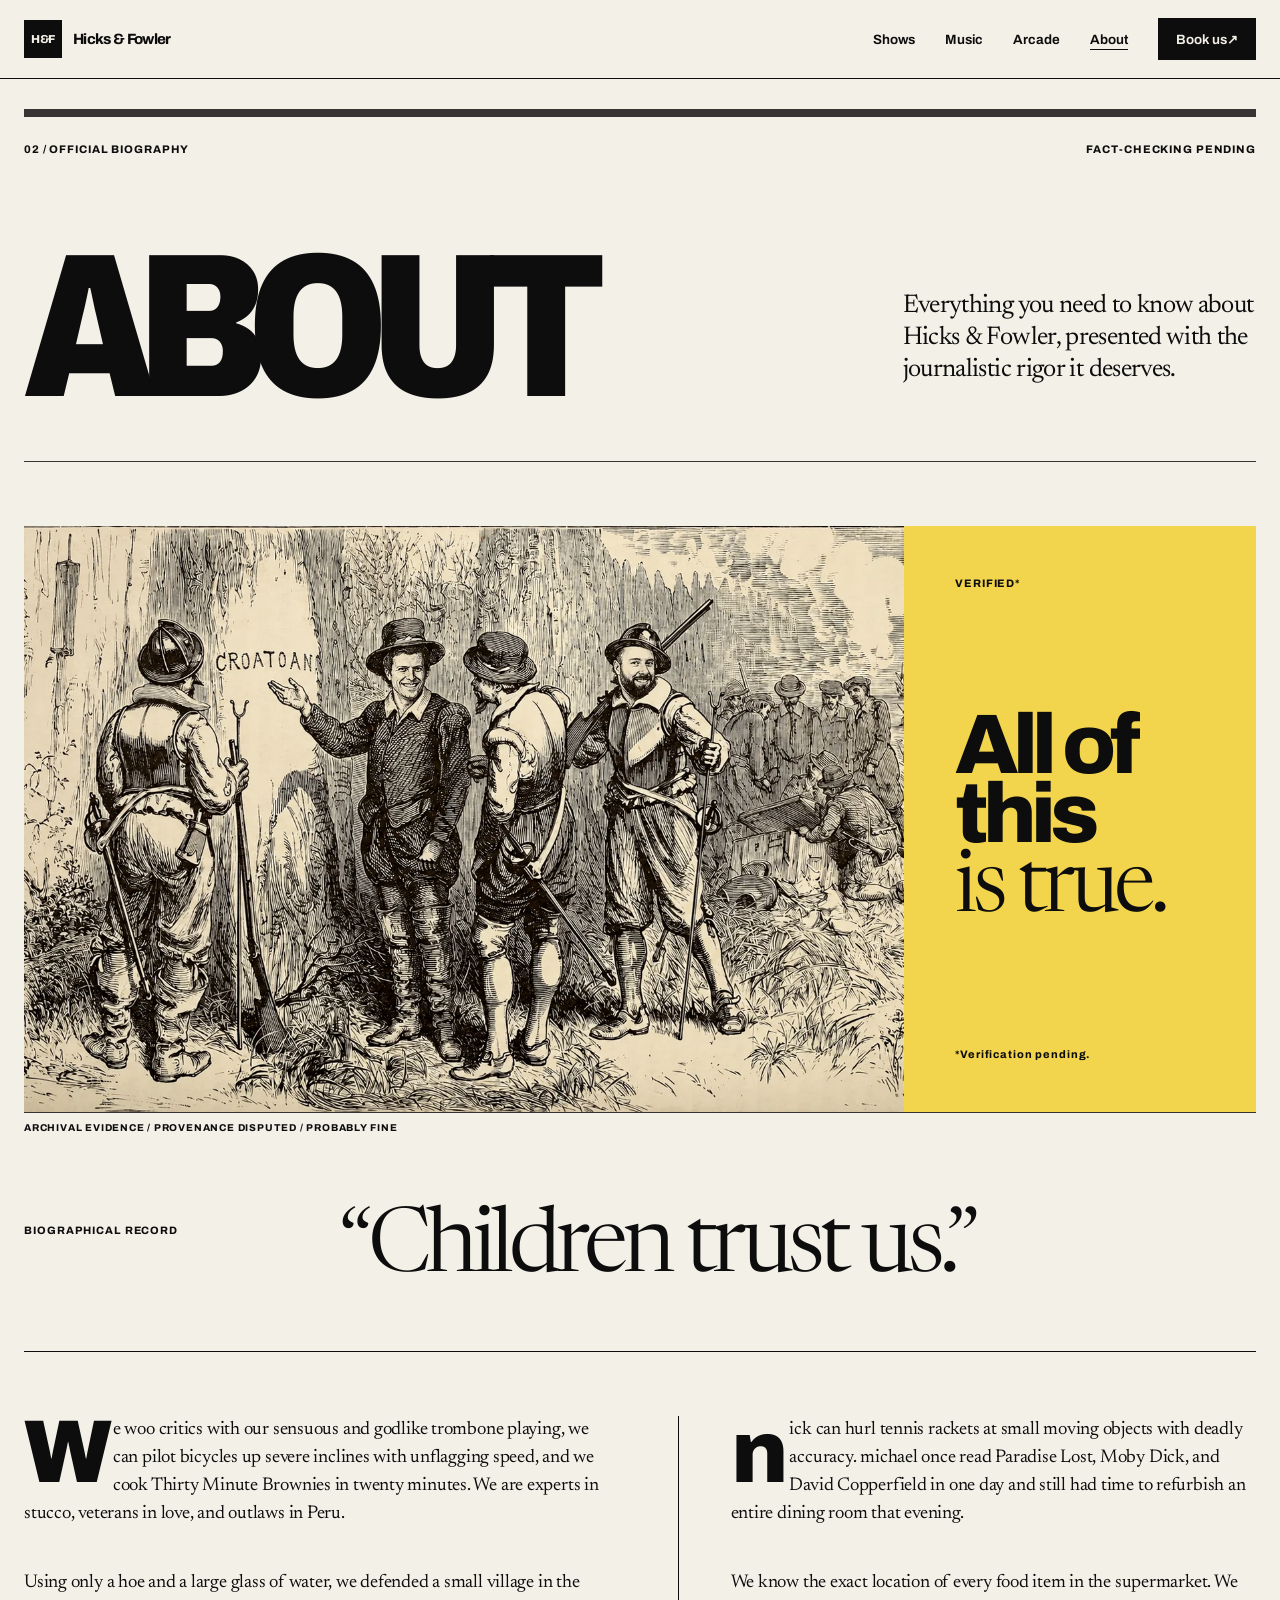
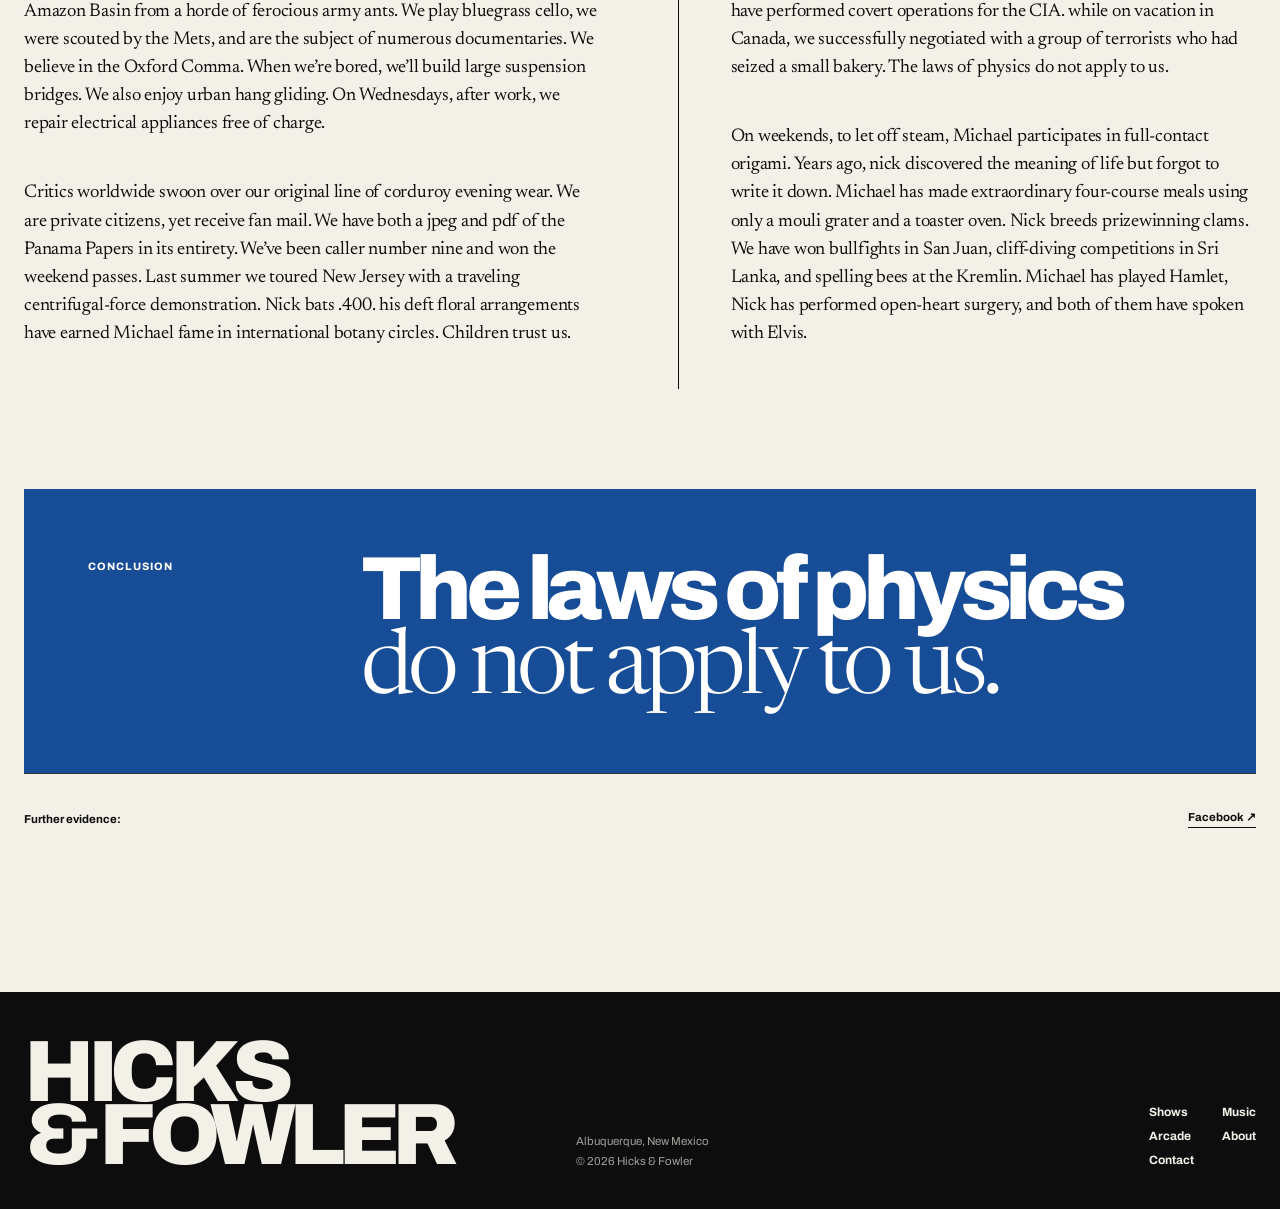
==== commit f433b360: "fix: capitalize about story" ====
--- a/about.html
+++ b/about.html
@@ -113,30 +113,30 @@
           <div class="about-copy-grid">
             <div class="about-copy-column">
               <p>
-                we woo critics with our sensuous and godlike trombone playing,
+                We woo critics with our sensuous and godlike trombone playing,
                 we can pilot bicycles up severe inclines with unflagging speed,
-                and we cook Thirty Minute Brownies in twenty minutes. we are
+                and we cook Thirty Minute Brownies in twenty minutes. We are
                 experts in stucco, veterans in love, and outlaws in Peru.
               </p>
 
               <p>
-                using only a hoe and a large glass of water, we defended a small
+                Using only a hoe and a large glass of water, we defended a small
                 village in the Amazon Basin from a horde of ferocious army ants.
-                we play bluegrass cello, we were scouted by the Mets, and are
-                the subject of numerous documentaries. we believe in the Oxford
-                Comma. when we’re bored, we’ll build large suspension bridges.
-                we also enjoy urban hang gliding. on Wednesdays, after work, we
+                We play bluegrass cello, we were scouted by the Mets, and are
+                the subject of numerous documentaries. We believe in the Oxford
+                Comma. When we’re bored, we’ll build large suspension bridges.
+                We also enjoy urban hang gliding. On Wednesdays, after work, we
                 repair electrical appliances free of charge.
               </p>
 
               <p>
-                critics worldwide swoon over our original line of corduroy
-                evening wear. we are private citizens, yet receive fan mail. we
+                Critics worldwide swoon over our original line of corduroy
+                evening wear. We are private citizens, yet receive fan mail. We
                 have both a jpeg and pdf of the Panama Papers in its entirety.
-                we’ve been caller number nine and won the weekend passes. last
+                We’ve been caller number nine and won the weekend passes. Last
                 summer we toured New Jersey with a traveling centrifugal-force
-                demonstration. nick bats .400. his deft floral arrangements have
-                earned Michael fame in international botany circles. children
+                demonstration. Nick bats .400. his deft floral arrangements have
+                earned Michael fame in international botany circles. Children
                 trust us.
               </p>
             </div>
@@ -150,21 +150,21 @@
               </p>
 
               <p>
-                we know the exact location of every food item in the
+                We know the exact location of every food item in the
                 supermarket. We have performed covert operations for the CIA.
                 while on vacation in Canada, we successfully negotiated with a
-                group of terrorists who had seized a small bakery. the laws of
+                group of terrorists who had seized a small bakery. The laws of
                 physics do not apply to us.
               </p>
 
               <p>
-                on weekends, to let off steam, michael participates in
-                full-contact origami. years ago, nick discovered the meaning of
-                life but forgot to write it down. michael has made extraordinary
+                On weekends, to let off steam, Michael participates in
+                full-contact origami. Years ago, nick discovered the meaning of
+                life but forgot to write it down. Michael has made extraordinary
                 four-course meals using only a mouli grater and a toaster oven.
-                nick breeds prizewinning clams. we have won bullfights in San
+                Nick breeds prizewinning clams. We have won bullfights in San
                 Juan, cliff-diving competitions in Sri Lanka, and spelling bees
-                at the Kremlin. michael has played Hamlet, nick has performed
+                at the Kremlin. Michael has played Hamlet, Nick has performed
                 open-heart surgery, and both of them have spoken with Elvis.
               </p>
             </div>
--- a/assets/css/styles.css
+++ b/assets/css/styles.css
@@ -708,7 +708,8 @@
 #brick-canvas:focus-visible,
 #pong-canvas:focus-visible,
 #snake-canvas:focus-visible,
-#invaders-canvas:focus-visible {
+#invaders-canvas:focus-visible,
+#tank-canvas:focus-visible {
   outline: 3px solid var(--accent);
   outline-offset: 3px;
 }
@@ -769,7 +770,8 @@
 #brick-canvas,
 #pong-canvas,
 #snake-canvas,
-#invaders-canvas {
+#invaders-canvas,
+#tank-canvas {
   width: 100%;
   height: auto;
   display: block;
@@ -2163,3 +2165,1597 @@
     grid-template-columns: 1fr 1fr;
   }
 }
+
+
+/* ==========================================================================
+   Shows page — editorial interior treatment
+   ========================================================================== */
+
+.shows-masthead {
+  padding: 30px 0 0;
+}
+
+.shows-title-grid {
+  display: grid;
+  grid-template-columns: minmax(0, 1.12fr) minmax(320px, .48fr);
+  gap: 54px;
+  align-items: end;
+  padding: clamp(40px, 6vw, 84px) 0 clamp(40px, 5vw, 70px);
+}
+
+.shows-title-grid h1 {
+  margin: 0;
+  font-family: "Archivo", sans-serif;
+  font-size: clamp(6rem, 16vw, 15rem);
+  font-stretch: 82%;
+  font-weight: 850;
+  line-height: .68;
+  letter-spacing: -.095em;
+}
+
+.shows-deck {
+  margin: 0 0 10px;
+  max-width: 430px;
+  font-family: "Newsreader", Georgia, serif;
+  font-size: clamp(1.3rem, 2vw, 1.9rem);
+  line-height: 1.25;
+  letter-spacing: -.025em;
+}
+
+.shows-list-section {
+  padding: clamp(60px, 7vw, 105px) 0 0;
+}
+
+.shows-list-head {
+  min-height: 44px;
+  display: grid;
+  grid-template-columns: 100px 1.1fr .8fr 100px 48px;
+  align-items: center;
+  gap: 24px;
+  border-bottom: 1px solid var(--editorial-ink);
+  font-size: .62rem;
+  font-weight: 750;
+  letter-spacing: .085em;
+}
+
+.shows-empty {
+  min-height: 430px;
+  display: grid;
+  grid-template-columns: 110px 1fr auto;
+  gap: 34px;
+  align-items: center;
+  border-bottom: 1px solid var(--editorial-ink);
+}
+
+.shows-empty-num {
+  align-self: stretch;
+  display: flex;
+  align-items: center;
+  border-right: 1px solid var(--editorial-ink);
+  font-size: clamp(3.2rem, 7vw, 7.5rem);
+  font-weight: 850;
+  line-height: 1;
+  letter-spacing: -.08em;
+}
+
+.shows-empty-copy {
+  max-width: 760px;
+  padding: 54px 0;
+}
+
+.shows-empty-kicker {
+  margin: 0 0 22px;
+  font-size: .67rem;
+  font-weight: 750;
+  letter-spacing: .09em;
+}
+
+.shows-empty h2 {
+  margin: 0;
+  font-size: clamp(4rem, 8vw, 8.2rem);
+  font-weight: 820;
+  line-height: .78;
+  letter-spacing: -.078em;
+}
+
+.shows-empty h2 .editorial-serif {
+  font-weight: 350;
+}
+
+.shows-empty-copy > p:last-child {
+  max-width: 520px;
+  margin: 28px 0 0;
+  font-family: "Newsreader", Georgia, serif;
+  font-size: clamp(1.1rem, 1.5vw, 1.35rem);
+  line-height: 1.4;
+}
+
+.shows-book-link {
+  justify-self: end;
+  align-self: end;
+  margin-bottom: 42px;
+  padding-bottom: 3px;
+  border-bottom: 1px solid currentColor;
+  font-size: .72rem;
+  font-weight: 700;
+  white-space: nowrap;
+}
+
+.shows-note-section {
+  padding: clamp(70px, 8vw, 120px) 0 clamp(90px, 10vw, 150px);
+}
+
+.shows-note-grid {
+  display: grid;
+  grid-template-columns: .28fr 1fr auto;
+  gap: 34px;
+  align-items: start;
+}
+
+.shows-note-label {
+  margin: 8px 0 0;
+  font-size: .67rem;
+  font-weight: 750;
+  letter-spacing: .09em;
+}
+
+.shows-note-copy {
+  margin: 0;
+  font-size: clamp(3.4rem, 7vw, 7.2rem);
+  font-weight: 820;
+  line-height: .82;
+  letter-spacing: -.07em;
+}
+
+.shows-note-copy .editorial-serif {
+  font-weight: 350;
+}
+
+.shows-note-link {
+  margin-top: 8px;
+  padding-bottom: 3px;
+  border-bottom: 1px solid currentColor;
+  font-size: .72rem;
+  font-weight: 700;
+  white-space: nowrap;
+}
+
+@media (max-width: 980px) {
+  .shows-title-grid,
+  .shows-note-grid {
+    grid-template-columns: 1fr;
+  }
+
+  .shows-title-grid {
+    gap: 28px;
+  }
+
+  .shows-deck {
+    max-width: 620px;
+  }
+
+  .shows-list-head {
+    grid-template-columns: 80px 1fr .8fr 90px 30px;
+    gap: 16px;
+  }
+
+  .shows-empty {
+    grid-template-columns: 80px 1fr;
+  }
+
+  .shows-book-link {
+    grid-column: 2;
+    justify-self: start;
+    margin: 0 0 44px;
+  }
+
+  .shows-note-link {
+    justify-self: start;
+  }
+}
+
+@media (max-width: 700px) {
+  .shows-list-head {
+    display: none;
+  }
+
+  .shows-empty {
+    grid-template-columns: 1fr;
+    gap: 0;
+  }
+
+  .shows-empty-num {
+    min-height: 110px;
+    border-right: 0;
+    border-bottom: 1px solid var(--editorial-ink);
+  }
+
+  .shows-book-link {
+    grid-column: 1;
+  }
+}
+
+@media (max-width: 560px) {
+  .shows-masthead {
+    padding-top: 18px;
+  }
+
+  .shows-title-grid h1 {
+    font-size: clamp(5rem, 25vw, 7.6rem);
+  }
+
+  .shows-empty h2,
+  .shows-note-copy {
+    font-size: clamp(3.2rem, 16vw, 5rem);
+  }
+
+  .shows-empty {
+    min-height: 380px;
+  }
+}
+
+
+/* ==========================================================================
+   Shows page — live Supabase event rows
+   ========================================================================== */
+
+.shows-dynamic-list {
+  min-height: 132px;
+}
+
+.shows-loading,
+.shows-error {
+  min-height: 132px;
+  display: flex;
+  align-items: center;
+  border-bottom: 1px solid var(--editorial-ink);
+  font-family: "Newsreader", Georgia, serif;
+  font-size: 1.15rem;
+}
+
+.show-row {
+  min-height: 150px;
+  display: grid;
+  grid-template-columns: 100px minmax(250px, 1.1fr) minmax(180px, .8fr) 100px 48px;
+  align-items: center;
+  gap: 24px;
+  border-bottom: 1px solid var(--editorial-ink);
+}
+
+.show-row-date {
+  align-self: stretch;
+  display: grid;
+  align-content: center;
+  justify-items: start;
+  border-right: 1px solid var(--editorial-ink);
+  line-height: 1;
+}
+
+.show-row-date span {
+  margin-bottom: 5px;
+  font-size: .62rem;
+  font-weight: 750;
+  letter-spacing: .09em;
+}
+
+.show-row-date strong {
+  font-size: clamp(2.9rem, 4.8vw, 5.2rem);
+  font-weight: 850;
+  letter-spacing: -.085em;
+}
+
+.show-row-date b {
+  margin-top: 3px;
+  font-size: .75rem;
+  font-weight: 750;
+  letter-spacing: .07em;
+}
+
+.show-row-venue > strong,
+.show-row-venue > a strong {
+  font-size: clamp(1.7rem, 2.8vw, 3rem);
+  font-weight: 800;
+  line-height: .95;
+  letter-spacing: -.055em;
+}
+
+.show-row-venue > a {
+  display: inline-flex;
+  align-items: baseline;
+  gap: 10px;
+}
+
+.show-row-venue > a > span {
+  font-size: .9rem;
+}
+
+.show-row-details {
+  margin: 10px 0 0;
+  max-width: 520px;
+  font-family: "Newsreader", Georgia, serif;
+  font-size: 1rem;
+  line-height: 1.35;
+}
+
+.show-row-location,
+.show-row-time {
+  font-family: "Newsreader", Georgia, serif;
+  font-size: clamp(1rem, 1.4vw, 1.25rem);
+  line-height: 1.3;
+}
+
+.show-row-arrow {
+  justify-self: end;
+  font-size: 1.8rem;
+}
+
+.shows-empty-clean {
+  grid-template-columns: 1fr auto;
+  min-height: 360px;
+}
+
+.shows-empty-clean .shows-empty-copy {
+  padding-left: 0;
+}
+
+.shows-empty-clean .shows-book-link {
+  grid-column: auto;
+}
+
+@media (hover:hover) and (pointer:fine) {
+  .show-row {
+    transition: background .18s ease;
+  }
+
+  .show-row:hover {
+    background: var(--editorial-soft-blue);
+  }
+
+  .show-row-arrow {
+    transition: transform .18s ease;
+  }
+
+  .show-row:hover .show-row-arrow {
+    transform: translate(4px, -4px);
+  }
+}
+
+@media (max-width: 980px) {
+  .show-row {
+    grid-template-columns: 80px minmax(220px, 1fr) minmax(160px, .72fr) 90px 32px;
+    gap: 16px;
+  }
+}
+
+@media (max-width: 700px) {
+  .show-row {
+    grid-template-columns: 78px 1fr 32px;
+    gap: 16px;
+    padding: 22px 0;
+  }
+
+  .show-row-date {
+    grid-row: 1 / 4;
+  }
+
+  .show-row-venue {
+    grid-column: 2;
+    grid-row: 1;
+  }
+
+  .show-row-location {
+    grid-column: 2;
+    grid-row: 2;
+  }
+
+  .show-row-time {
+    grid-column: 2;
+    grid-row: 3;
+    font-weight: 600;
+  }
+
+  .show-row-arrow {
+    grid-column: 3;
+    grid-row: 1;
+  }
+
+  .shows-empty-clean {
+    grid-template-columns: 1fr;
+  }
+
+  .shows-empty-clean .shows-book-link {
+    grid-column: 1;
+  }
+}
+
+
+/* ==========================================================================
+   Music page — editorial interior treatment
+   ========================================================================== */
+
+.music-masthead {
+  padding: 30px 0 0;
+}
+
+.music-title-grid {
+  display: grid;
+  grid-template-columns: minmax(0, 1.12fr) minmax(320px, .48fr);
+  gap: 54px;
+  align-items: end;
+  padding: clamp(40px, 6vw, 84px) 0 clamp(40px, 5vw, 70px);
+}
+
+.music-title-grid h1 {
+  margin: 0;
+  font-family: "Archivo", sans-serif;
+  font-size: clamp(6rem, 16vw, 15rem);
+  font-stretch: 82%;
+  font-weight: 850;
+  line-height: .68;
+  letter-spacing: -.095em;
+}
+
+.music-deck {
+  margin: 0 0 10px;
+  max-width: 430px;
+  font-family: "Newsreader", Georgia, serif;
+  font-size: clamp(1.3rem, 2vw, 1.9rem);
+  line-height: 1.25;
+  letter-spacing: -.025em;
+}
+
+.music-directory {
+  padding: clamp(70px, 8vw, 120px) 0 0;
+}
+
+.music-intro-grid {
+  display: grid;
+  grid-template-columns: .3fr 1fr;
+  gap: 40px;
+  align-items: start;
+  padding-bottom: clamp(42px, 6vw, 78px);
+}
+
+.music-intro-label {
+  margin: 8px 0 0;
+  font-size: .67rem;
+  font-weight: 750;
+  letter-spacing: .09em;
+}
+
+.music-intro-copy {
+  margin: 0;
+  font-size: clamp(4rem, 8.5vw, 8.5rem);
+  font-weight: 820;
+  line-height: .77;
+  letter-spacing: -.078em;
+}
+
+.music-intro-copy .editorial-serif {
+  font-weight: 350;
+}
+
+.music-link-list {
+  border-top: 8px solid var(--editorial-ink);
+}
+
+.music-link-row {
+  min-height: 150px;
+  display: grid;
+  grid-template-columns: 72px minmax(220px, .9fr) minmax(280px, 1.25fr) 90px;
+  align-items: center;
+  gap: 20px;
+  border-bottom: 1px solid var(--editorial-ink);
+  color: var(--editorial-ink);
+}
+
+.music-link-num {
+  font-size: .68rem;
+  font-weight: 750;
+  letter-spacing: .08em;
+}
+
+.music-link-name {
+  font-size: clamp(2.5rem, 5vw, 5.25rem);
+  font-weight: 820;
+  line-height: .86;
+  letter-spacing: -.068em;
+}
+
+.music-link-desc {
+  max-width: 470px;
+  justify-self: end;
+  font-family: "Newsreader", Georgia, serif;
+  font-size: clamp(1.08rem, 1.55vw, 1.38rem);
+  line-height: 1.3;
+}
+
+.music-link-status {
+  justify-self: end;
+  font-size: .65rem;
+  font-weight: 750;
+  letter-spacing: .1em;
+}
+
+.music-link-arrow {
+  justify-self: end;
+  font-size: clamp(2rem, 3vw, 3.2rem);
+  transition: transform .18s ease;
+}
+
+.music-link-row-muted {
+  color: rgba(13,13,13,.48);
+}
+
+.music-link-row-accent {
+  padding-inline: 18px;
+  background: var(--editorial-yellow);
+}
+
+@media (hover:hover) and (pointer:fine) {
+  .music-link-row-accent:hover {
+    background: var(--editorial-soft-blue);
+  }
+
+  .music-link-row-accent:hover .music-link-arrow {
+    transform: translate(4px, -4px);
+  }
+}
+
+.music-statement {
+  margin-top: clamp(70px, 8vw, 120px);
+  padding: clamp(40px, 6vw, 78px);
+  display: grid;
+  grid-template-columns: .28fr 1fr;
+  gap: 40px;
+  background: var(--editorial-blue);
+  color: #fff;
+}
+
+.music-statement-label {
+  padding-top: 8px;
+  font-size: .67rem;
+  font-weight: 750;
+  letter-spacing: .09em;
+}
+
+.music-statement p {
+  margin: 0;
+  font-size: clamp(3.5rem, 7vw, 7.3rem);
+  font-weight: 820;
+  line-height: .8;
+  letter-spacing: -.072em;
+}
+
+.music-statement .editorial-serif {
+  font-weight: 350;
+}
+
+.music-cta {
+  padding: clamp(80px, 10vw, 150px) 0;
+}
+
+.music-cta-grid {
+  display: grid;
+  grid-template-columns: .28fr 1fr auto;
+  gap: 34px;
+  align-items: start;
+}
+
+.music-cta-label {
+  margin: 8px 0 0;
+  font-size: .67rem;
+  font-weight: 750;
+  letter-spacing: .09em;
+}
+
+.music-cta-copy {
+  margin: 0;
+  font-size: clamp(3.4rem, 7vw, 7.2rem);
+  font-weight: 820;
+  line-height: .82;
+  letter-spacing: -.07em;
+}
+
+.music-cta-copy .editorial-serif {
+  font-weight: 350;
+}
+
+.music-cta-link {
+  margin-top: 8px;
+  padding-bottom: 3px;
+  border-bottom: 1px solid currentColor;
+  font-size: .72rem;
+  font-weight: 700;
+  white-space: nowrap;
+}
+
+@media (max-width: 980px) {
+  .music-title-grid,
+  .music-intro-grid,
+  .music-statement,
+  .music-cta-grid {
+    grid-template-columns: 1fr;
+  }
+
+  .music-title-grid {
+    gap: 28px;
+  }
+
+  .music-deck {
+    max-width: 620px;
+  }
+
+  .music-link-row {
+    grid-template-columns: 52px minmax(190px, .85fr) 1.15fr 56px;
+  }
+
+  .music-cta-link {
+    justify-self: start;
+  }
+}
+
+@media (max-width: 700px) {
+  .music-link-row {
+    min-height: 118px;
+    grid-template-columns: 40px 1fr 42px;
+    gap: 14px;
+    padding: 18px 0;
+  }
+
+  .music-link-row-accent {
+    padding-inline: 14px;
+  }
+
+  .music-link-desc {
+    grid-column: 2 / 4;
+    justify-self: start;
+    max-width: none;
+    padding-right: 12px;
+  }
+
+  .music-link-status,
+  .music-link-arrow {
+    grid-column: 3;
+    grid-row: 1;
+  }
+}
+
+@media (max-width: 560px) {
+  .music-masthead {
+    padding-top: 18px;
+  }
+
+  .music-title-grid h1 {
+    font-size: clamp(5rem, 25vw, 7.6rem);
+  }
+
+  .music-intro-copy,
+  .music-statement p,
+  .music-cta-copy {
+    font-size: clamp(3.2rem, 16vw, 5rem);
+  }
+
+  .music-statement {
+    padding: 28px 22px;
+  }
+
+  .music-link-name {
+    font-size: 2.5rem;
+  }
+}
+
+
+/* ==========================================================================
+   Contact page — editorial interior treatment
+   ========================================================================== */
+
+.contact-masthead {
+  padding: 30px 0 0;
+}
+
+.contact-title-grid {
+  display: grid;
+  grid-template-columns: minmax(0, 1.12fr) minmax(320px, .48fr);
+  gap: 54px;
+  align-items: end;
+  padding: clamp(40px, 6vw, 84px) 0 clamp(40px, 5vw, 70px);
+}
+
+.contact-title-grid h1 {
+  margin: 0;
+  font-family: "Archivo", sans-serif;
+  font-size: clamp(6rem, 15vw, 14.2rem);
+  font-stretch: 82%;
+  font-weight: 850;
+  line-height: .68;
+  letter-spacing: -.095em;
+}
+
+.contact-deck {
+  margin: 0 0 10px;
+  max-width: 440px;
+  font-family: "Newsreader", Georgia, serif;
+  font-size: clamp(1.3rem, 2vw, 1.9rem);
+  line-height: 1.25;
+  letter-spacing: -.025em;
+}
+
+.contact-primary {
+  padding: clamp(60px, 7vw, 105px) 0 0;
+}
+
+.contact-label-row {
+  min-height: 42px;
+  display: flex;
+  justify-content: space-between;
+  align-items: center;
+  gap: 24px;
+  border-bottom: 1px solid var(--editorial-ink);
+  font-size: .62rem;
+  font-weight: 750;
+  letter-spacing: .085em;
+}
+
+.contact-email {
+  position: relative;
+  min-height: clamp(230px, 28vw, 390px);
+  display: flex;
+  flex-direction: column;
+  justify-content: center;
+  padding: clamp(32px, 5vw, 66px) 8% clamp(32px, 5vw, 66px) 0;
+  border-bottom: 1px solid var(--editorial-ink);
+  color: var(--editorial-ink);
+  font-family: "Archivo", sans-serif;
+  font-size: clamp(3.4rem, 8.2vw, 8.4rem);
+  font-weight: 820;
+  line-height: .78;
+  letter-spacing: -.075em;
+  overflow: hidden;
+}
+
+.contact-email span:nth-child(2) {
+  font-family: "Newsreader", Georgia, serif;
+  font-weight: 350;
+  letter-spacing: -.055em;
+}
+
+.contact-email-arrow {
+  position: absolute;
+  right: 0;
+  top: 50%;
+  transform: translateY(-50%);
+  font-family: "Archivo", sans-serif !important;
+  font-size: clamp(2.8rem, 5vw, 5rem);
+  font-weight: 500 !important;
+}
+
+@media (hover:hover) and (pointer:fine) {
+  .contact-email {
+    transition: background .18s ease, padding-left .18s ease;
+  }
+
+  .contact-email:hover {
+    padding-left: 28px;
+    background: var(--editorial-yellow);
+  }
+
+  .contact-email:hover .contact-email-arrow {
+    transform: translate(5px, calc(-50% - 5px));
+  }
+}
+
+.contact-details {
+  padding: clamp(70px, 8vw, 120px) 0 clamp(90px, 10vw, 150px);
+}
+
+.contact-detail-grid {
+  display: grid;
+  grid-template-columns: repeat(3, 1fr);
+  border-top: 8px solid var(--editorial-ink);
+  border-bottom: 1px solid var(--editorial-ink);
+}
+
+.contact-detail-block {
+  min-height: 300px;
+  padding: clamp(26px, 4vw, 50px);
+  display: flex;
+  flex-direction: column;
+  justify-content: space-between;
+}
+
+.contact-detail-block + .contact-detail-block {
+  border-left: 1px solid var(--editorial-ink);
+}
+
+.contact-detail-blue {
+  background: var(--editorial-blue);
+  color: #fff;
+}
+
+.contact-detail-yellow {
+  background: var(--editorial-yellow);
+  color: var(--editorial-ink);
+}
+
+.contact-detail-label {
+  font-size: .65rem;
+  font-weight: 750;
+  letter-spacing: .09em;
+}
+
+.contact-detail-block p,
+.contact-detail-block a {
+  margin: 0;
+  font-size: clamp(2.1rem, 4.6vw, 4.8rem);
+  font-weight: 800;
+  line-height: .88;
+  letter-spacing: -.06em;
+}
+
+.contact-detail-block a {
+  display: inline-flex;
+  justify-content: space-between;
+  align-items: end;
+  gap: 16px;
+}
+
+.contact-closing {
+  display: grid;
+  grid-template-columns: .28fr 1fr;
+  gap: 40px;
+  padding: clamp(70px, 8vw, 120px) 0;
+}
+
+.contact-closing-label {
+  margin-top: 9px;
+  font-size: .67rem;
+  font-weight: 750;
+  letter-spacing: .09em;
+}
+
+.contact-closing p {
+  margin: 0;
+  font-size: clamp(3.4rem, 7vw, 7.2rem);
+  font-weight: 820;
+  line-height: .82;
+  letter-spacing: -.07em;
+}
+
+.contact-closing .editorial-serif {
+  font-weight: 350;
+}
+
+@media (max-width: 980px) {
+  .contact-title-grid,
+  .contact-closing {
+    grid-template-columns: 1fr;
+  }
+
+  .contact-title-grid {
+    gap: 28px;
+  }
+
+  .contact-deck {
+    max-width: 620px;
+  }
+
+  .contact-detail-grid {
+    grid-template-columns: 1fr;
+  }
+
+  .contact-detail-block {
+    min-height: 220px;
+  }
+
+  .contact-detail-block + .contact-detail-block {
+    border-left: 0;
+    border-top: 1px solid var(--editorial-ink);
+  }
+}
+
+@media (max-width: 700px) {
+  .contact-label-row {
+    align-items: flex-start;
+    flex-direction: column;
+    justify-content: center;
+    gap: 5px;
+    padding: 12px 0;
+  }
+
+  .contact-email {
+    min-height: 210px;
+    padding-right: 0;
+  }
+
+  .contact-email-arrow {
+    position: static;
+    margin-top: 22px;
+    transform: none;
+  }
+
+  @media (hover:hover) and (pointer:fine) {
+    .contact-email:hover .contact-email-arrow {
+      transform: translate(5px, -5px);
+    }
+  }
+}
+
+@media (max-width: 560px) {
+  .contact-masthead {
+    padding-top: 18px;
+  }
+
+  .contact-title-grid h1 {
+    font-size: clamp(5rem, 24vw, 7.4rem);
+  }
+
+  .contact-email {
+    font-size: clamp(2.35rem, 12vw, 4rem);
+  }
+
+  .contact-detail-block p,
+  .contact-detail-block a {
+    font-size: clamp(2.1rem, 11vw, 3.4rem);
+  }
+
+  .contact-closing p {
+    font-size: clamp(3.2rem, 16vw, 5rem);
+  }
+}
+
+
+/* ==========================================================================
+   Contact three-column overflow fix
+   ========================================================================== */
+
+.contact-detail-grid {
+  grid-template-columns: repeat(3, minmax(0, 1fr));
+}
+
+.contact-detail-block {
+  min-width: 0;
+  overflow: hidden;
+}
+
+.contact-detail-block p,
+.contact-detail-block a {
+  min-width: 0;
+  max-width: 100%;
+}
+
+.contact-detail-block a {
+  flex-wrap: wrap;
+}
+
+.contact-detail-block a > span {
+  flex: 0 0 auto;
+}
+
+@media (min-width: 981px) {
+  .contact-detail-block p,
+  .contact-detail-block a {
+    font-size: clamp(2rem, 3.7vw, 4.2rem);
+  }
+}
+
+
+/* ==========================================================================
+   Arcade page — editorial shell around the existing game system
+   ========================================================================== */
+
+.arcade-editorial {
+  background: var(--editorial-paper);
+}
+
+.arcade-editorial-masthead {
+  padding: 30px 0 0;
+  background: var(--editorial-paper);
+  color: var(--editorial-ink);
+}
+
+.arcade-editorial-title-grid {
+  display: grid;
+  grid-template-columns: minmax(0, 1.12fr) minmax(320px, .48fr);
+  gap: 54px;
+  align-items: end;
+  padding: clamp(40px, 6vw, 84px) 0 clamp(40px, 5vw, 70px);
+}
+
+.arcade-editorial-title-grid h1 {
+  margin: 0;
+  font-family: "Archivo", sans-serif;
+  font-size: clamp(5.8rem, 15.6vw, 14.5rem);
+  font-stretch: 82%;
+  font-weight: 850;
+  line-height: .68;
+  letter-spacing: -.095em;
+}
+
+.arcade-editorial-deck {
+  margin-bottom: 8px;
+}
+
+.arcade-editorial-deck p {
+  margin: 0;
+  max-width: 460px;
+  font-family: "Newsreader", Georgia, serif;
+  font-size: clamp(1.25rem, 1.9vw, 1.85rem);
+  line-height: 1.22;
+  letter-spacing: -.025em;
+}
+
+.arcade-editorial-deck .editorial-serif {
+  margin-top: 12px;
+  font-size: clamp(1.55rem, 2.45vw, 2.45rem);
+  line-height: 1.05;
+}
+
+.arcade-editorial-manifesto {
+  min-height: clamp(250px, 29vw, 390px);
+  display: grid;
+  grid-template-columns: .28fr 1fr auto;
+  gap: 34px;
+  align-items: center;
+}
+
+.arcade-editorial-label {
+  align-self: start;
+  margin-top: 42px;
+  font-size: .67rem;
+  font-weight: 750;
+  letter-spacing: .09em;
+}
+
+.arcade-editorial-manifesto p {
+  margin: 0;
+  font-size: clamp(3.6rem, 7.5vw, 7.7rem);
+  font-weight: 820;
+  line-height: .79;
+  letter-spacing: -.073em;
+}
+
+.arcade-editorial-manifesto .editorial-serif {
+  font-weight: 350;
+}
+
+.arcade-editorial-down {
+  align-self: end;
+  margin-bottom: 34px;
+  font-size: clamp(3rem, 6vw, 6rem);
+  font-weight: 400;
+}
+
+.arcade-transition {
+  min-height: 92px;
+  display: grid;
+  grid-template-columns: minmax(150px, .6fr) minmax(0, 2.2fr) minmax(150px, .6fr);
+  background: var(--editorial-ink);
+  color: var(--editorial-paper);
+  border-top: 1px solid var(--editorial-ink);
+  border-bottom: 1px solid rgba(255,255,255,.14);
+}
+
+.arcade-transition-left,
+.arcade-transition-right {
+  display: flex;
+  align-items: center;
+  padding: 0 clamp(20px, 3vw, 44px);
+  font-size: clamp(2.2rem, 4.8vw, 5rem);
+  font-weight: 850;
+  line-height: 1;
+  letter-spacing: -.075em;
+}
+
+.arcade-transition-right {
+  justify-content: flex-end;
+  background: var(--editorial-yellow);
+  color: var(--editorial-ink);
+}
+
+.arcade-transition-center {
+  display: grid;
+  grid-template-columns: repeat(5, 1fr);
+  align-items: center;
+  border-left: 1px solid rgba(255,255,255,.15);
+  border-right: 1px solid rgba(255,255,255,.15);
+  font: 500 .68rem/1 "DM Mono", monospace;
+  letter-spacing: .06em;
+}
+
+.arcade-transition-center span {
+  min-height: 92px;
+  display: flex;
+  align-items: center;
+  justify-content: center;
+}
+
+.arcade-transition-center span + span {
+  border-left: 1px solid rgba(255,255,255,.15);
+}
+
+.arcade-editorial .arcade-section {
+  padding: 0;
+}
+
+.arcade-editorial-zone {
+  position: relative;
+  overflow: hidden;
+  background:
+    linear-gradient(rgba(242,213,77,.028) 1px, transparent 1px),
+    linear-gradient(90deg, rgba(242,213,77,.028) 1px, transparent 1px),
+    #090d13;
+  background-size: 24px 24px;
+  color: #f7f0dc;
+}
+
+.arcade-editorial-zone > .wrap {
+  padding-top: clamp(64px, 8vw, 112px);
+  padding-bottom: clamp(74px, 9vw, 130px);
+}
+
+.arcade-zone-heading {
+  display: grid;
+  grid-template-columns: minmax(0, 1fr) minmax(300px, .55fr);
+  gap: 50px;
+  align-items: end;
+  margin-bottom: clamp(46px, 6vw, 76px);
+  padding-bottom: clamp(34px, 4vw, 52px);
+  border-bottom: 1px solid rgba(242,213,77,.3);
+}
+
+.arcade-zone-kicker {
+  display: block;
+  margin-bottom: 18px;
+  color: var(--editorial-yellow);
+  font: 500 .67rem/1 "DM Mono", monospace;
+  letter-spacing: .1em;
+}
+
+.arcade-zone-heading h2 {
+  margin: 0;
+  color: #fff;
+  font-family: "Archivo", sans-serif;
+  font-size: clamp(3.8rem, 8vw, 8rem);
+  font-weight: 820;
+  line-height: .78;
+  letter-spacing: -.075em;
+}
+
+.arcade-zone-heading h2 em {
+  color: var(--editorial-yellow);
+  font-family: "Newsreader", Georgia, serif;
+  font-weight: 350;
+}
+
+.arcade-zone-heading > p {
+  margin: 0 0 6px;
+  max-width: 500px;
+  color: rgba(247,240,220,.62);
+  font-family: "Newsreader", Georgia, serif;
+  font-size: clamp(1.05rem, 1.45vw, 1.3rem);
+  line-height: 1.42;
+}
+
+/* Flatten the old pill switcher into an editorial game selector. */
+.arcade-editorial .arcade-switcher {
+  width: 100%;
+  margin: 0 0 32px;
+  padding: 0;
+  display: grid;
+  grid-template-columns: repeat(5, minmax(0, 1fr));
+  gap: 0;
+  border: 1px solid rgba(242,213,77,.28);
+  border-radius: 0;
+  background: transparent;
+}
+
+.arcade-editorial .arcade-tab {
+  min-height: 72px;
+  padding: 0 16px;
+  border-radius: 0;
+  color: rgba(247,240,220,.58);
+  font-size: .72rem;
+  letter-spacing: .035em;
+}
+
+.arcade-editorial .arcade-tab + .arcade-tab {
+  border-left: 1px solid rgba(242,213,77,.22);
+}
+
+.arcade-editorial .arcade-tab.is-active {
+  background: var(--editorial-yellow);
+  color: #0d0d0d;
+}
+
+@media (hover:hover) and (pointer:fine) {
+  .arcade-editorial .arcade-tab:not(.is-active):hover {
+    background: rgba(255,255,255,.055);
+    color: #fff;
+  }
+}
+
+/* Make the existing cabinets feel more architectural, less rounded-card UI. */
+.arcade-editorial .game-layout {
+  grid-template-columns: minmax(0, 1fr) minmax(240px, 290px);
+  gap: 0;
+  border: 1px solid rgba(242,213,77,.25);
+}
+
+.arcade-editorial .game-cabinet,
+.arcade-editorial .scoreboard,
+.arcade-editorial .high-score-entry {
+  border: 0;
+  border-radius: 0;
+  box-shadow: none;
+}
+
+.arcade-editorial .game-cabinet {
+  padding: clamp(14px, 2vw, 24px);
+  border-right: 1px solid rgba(242,213,77,.25);
+  background: #101720;
+}
+
+.arcade-editorial .screen-shell {
+  border-radius: 0;
+}
+
+.arcade-editorial .scoreboard {
+  min-height: 100%;
+  padding: 28px 24px;
+  background: #0d131b;
+}
+
+.arcade-editorial .scoreboard-head h2 {
+  font-family: "Archivo", sans-serif;
+  font-size: 2.4rem;
+  font-weight: 800;
+}
+
+.arcade-editorial .high-score-entry {
+  max-width: none;
+  margin: 22px 0 0;
+  background: var(--editorial-yellow);
+  color: #0d0d0d;
+}
+
+.arcade-editorial .high-score-copy strong,
+.arcade-editorial .high-score-copy .blink,
+.arcade-editorial .submit-status,
+.arcade-editorial .initials-form label {
+  color: #0d0d0d;
+}
+
+.arcade-editorial .high-score-copy p,
+.arcade-editorial .initials-form small {
+  color: rgba(13,13,13,.58);
+}
+
+.arcade-editorial .initials-form input {
+  border-color: #0d0d0d;
+  background: #f3f0e8;
+  color: #0d0d0d;
+}
+
+.arcade-editorial .high-score-entry .pixel-btn {
+  border-color: #0d0d0d;
+  background: #0d0d0d;
+  color: var(--editorial-yellow);
+  box-shadow: 4px 4px 0 rgba(13,13,13,.34);
+}
+
+.arcade-exit {
+  padding: clamp(78px, 9vw, 135px) 0;
+  background: var(--editorial-paper);
+  color: var(--editorial-ink);
+}
+
+.arcade-exit-grid {
+  display: grid;
+  grid-template-columns: .28fr 1fr auto;
+  gap: 34px;
+  align-items: start;
+  padding-top: 28px;
+  border-top: 8px solid var(--editorial-ink);
+}
+
+.arcade-exit-label {
+  margin-top: 8px;
+  font-size: .67rem;
+  font-weight: 750;
+  letter-spacing: .09em;
+}
+
+.arcade-exit-grid p {
+  margin: 0;
+  font-size: clamp(3.4rem, 7vw, 7.1rem);
+  font-weight: 820;
+  line-height: .82;
+  letter-spacing: -.07em;
+}
+
+.arcade-exit-grid .editorial-serif {
+  font-weight: 350;
+}
+
+.arcade-exit-grid a {
+  margin-top: 9px;
+  padding-bottom: 3px;
+  border-bottom: 1px solid currentColor;
+  font-size: .72rem;
+  font-weight: 700;
+  white-space: nowrap;
+}
+
+@media (max-width: 980px) {
+  .arcade-editorial-title-grid,
+  .arcade-editorial-manifesto,
+  .arcade-zone-heading,
+  .arcade-exit-grid {
+    grid-template-columns: 1fr;
+  }
+
+  .arcade-editorial-title-grid {
+    gap: 28px;
+  }
+
+  .arcade-editorial-down {
+    display: none;
+  }
+
+  .arcade-transition {
+    grid-template-columns: 1fr 2fr;
+  }
+
+  .arcade-transition-right {
+    display: none;
+  }
+
+  .arcade-editorial .game-layout {
+    grid-template-columns: 1fr;
+  }
+
+  .arcade-editorial .game-cabinet {
+    border-right: 0;
+    border-bottom: 1px solid rgba(242,213,77,.25);
+  }
+
+  .arcade-exit-grid a {
+    justify-self: start;
+  }
+}
+
+@media (max-width: 700px) {
+  .arcade-editorial .arcade-switcher {
+    grid-template-columns: repeat(2, 1fr);
+  }
+
+  .arcade-editorial .arcade-tab + .arcade-tab {
+    border-left: 0;
+  }
+
+  .arcade-editorial .arcade-tab:nth-child(even) {
+    border-left: 1px solid rgba(242,213,77,.22);
+  }
+
+  .arcade-editorial .arcade-tab:nth-child(n+3) {
+    border-top: 1px solid rgba(242,213,77,.22);
+  }
+
+  .arcade-transition {
+    grid-template-columns: 110px 1fr;
+  }
+
+  .arcade-transition-left {
+    padding-inline: 20px;
+    font-size: 2.3rem;
+  }
+
+  .arcade-transition-center {
+    grid-template-columns: repeat(2, 1fr);
+  }
+
+  .arcade-transition-center span {
+    min-height: 46px;
+  }
+
+  .arcade-transition-center span:nth-child(3) {
+    border-left: 0;
+    border-top: 1px solid rgba(255,255,255,.15);
+  }
+
+  .arcade-transition-center span:nth-child(4) {
+    border-top: 1px solid rgba(255,255,255,.15);
+  }
+}
+
+@media (max-width: 560px) {
+  .arcade-editorial-masthead {
+    padding-top: 18px;
+  }
+
+  .arcade-editorial-title-grid h1 {
+    font-size: clamp(4.8rem, 23vw, 7rem);
+  }
+
+  .arcade-editorial-manifesto p,
+  .arcade-zone-heading h2,
+  .arcade-exit-grid p {
+    font-size: clamp(3.1rem, 15.5vw, 4.9rem);
+  }
+
+  .arcade-editorial-manifesto {
+    min-height: 300px;
+  }
+
+  .arcade-transition {
+    grid-template-columns: 88px 1fr;
+  }
+
+  .arcade-transition-left {
+    font-size: 1.9rem;
+    padding-inline: 14px;
+  }
+
+  .arcade-editorial-zone > .wrap {
+    padding-top: 54px;
+    padding-bottom: 72px;
+  }
+
+  .arcade-editorial .game-cabinet {
+    padding: 10px;
+  }
+}
+
+
+/* ==========================================================================
+   Tank Duel
+   ========================================================================== */
+
+.tank-control-deck {
+  display: grid;
+  grid-template-columns: 1.05fr 1fr 1fr .82fr;
+  gap: 1px;
+  margin-top: 14px;
+  border: 1px solid rgba(242,213,77,.25);
+  background: rgba(242,213,77,.25);
+  font-family: "DM Mono", monospace;
+}
+
+.tank-control,
+.tank-fire-block {
+  min-width: 0;
+  padding: 14px;
+  background: #0d131b;
+}
+
+.tank-control {
+  display: grid;
+  gap: 10px;
+}
+
+.tank-control > span,
+.tank-control-head > span,
+.tank-fire-block > span {
+  color: rgba(247,240,220,.52);
+  font-size: .58rem;
+  letter-spacing: .08em;
+}
+
+.tank-control-head {
+  display: flex;
+  align-items: center;
+  justify-content: space-between;
+  gap: 10px;
+}
+
+.tank-control-head strong {
+  color: var(--editorial-yellow);
+  font-size: .78rem;
+  font-weight: 500;
+}
+
+.tank-control select {
+  width: 100%;
+  min-height: 38px;
+  padding: 0 10px;
+  border: 1px solid rgba(242,213,77,.38);
+  border-radius: 0;
+  background: #090d13;
+  color: #f7f0dc;
+  font: 500 .72rem/1 "DM Mono", monospace;
+}
+
+.tank-control input[type="range"] {
+  width: 100%;
+  accent-color: var(--editorial-yellow);
+  cursor: pointer;
+}
+
+.tank-stepper {
+  display: grid;
+  grid-template-columns: 1fr 1fr;
+  gap: 6px;
+}
+
+.tank-stepper .mini-control {
+  width: 100%;
+  border-radius: 0;
+  font-size: 1rem;
+}
+
+.tank-fire-block {
+  display: flex;
+  flex-direction: column;
+  justify-content: space-between;
+  gap: 12px;
+}
+
+.tank-fire {
+  width: 100%;
+  min-height: 60px;
+  margin: 0;
+  font-size: .9rem;
+  letter-spacing: .08em;
+}
+
+.tank-fire:disabled {
+  opacity: .38;
+  cursor: not-allowed;
+  box-shadow: none;
+}
+
+#tank-canvas {
+  image-rendering: pixelated;
+}
+
+@media (max-width: 980px) {
+  .tank-control-deck {
+    grid-template-columns: repeat(2, 1fr);
+  }
+}
+
+@media (max-width: 700px) {
+  .arcade-editorial .arcade-switcher {
+    grid-template-columns: repeat(2, 1fr);
+  }
+
+  .arcade-editorial .arcade-tab:last-child {
+    grid-column: 1 / -1;
+    border-left: 0;
+    border-top: 1px solid rgba(242,213,77,.22);
+  }
+
+  .arcade-transition-center {
+    grid-template-columns: repeat(3, 1fr);
+  }
+
+  .arcade-transition-center span:nth-child(3) {
+    border-top: 0;
+    border-left: 1px solid rgba(255,255,255,.15);
+  }
+
+  .arcade-transition-center span:nth-child(4),
+  .arcade-transition-center span:nth-child(5) {
+    border-top: 1px solid rgba(255,255,255,.15);
+  }
+
+  .arcade-transition-center span:nth-child(4) {
+    border-left: 0;
+  }
+
+  .tank-control-deck {
+    grid-template-columns: 1fr;
+  }
+}
+
+@media (max-width: 560px) {
+  .tank-control,
+  .tank-fire-block {
+    padding: 12px;
+  }
+
+  .tank-fire {
+    min-height: 54px;
+  }
+}
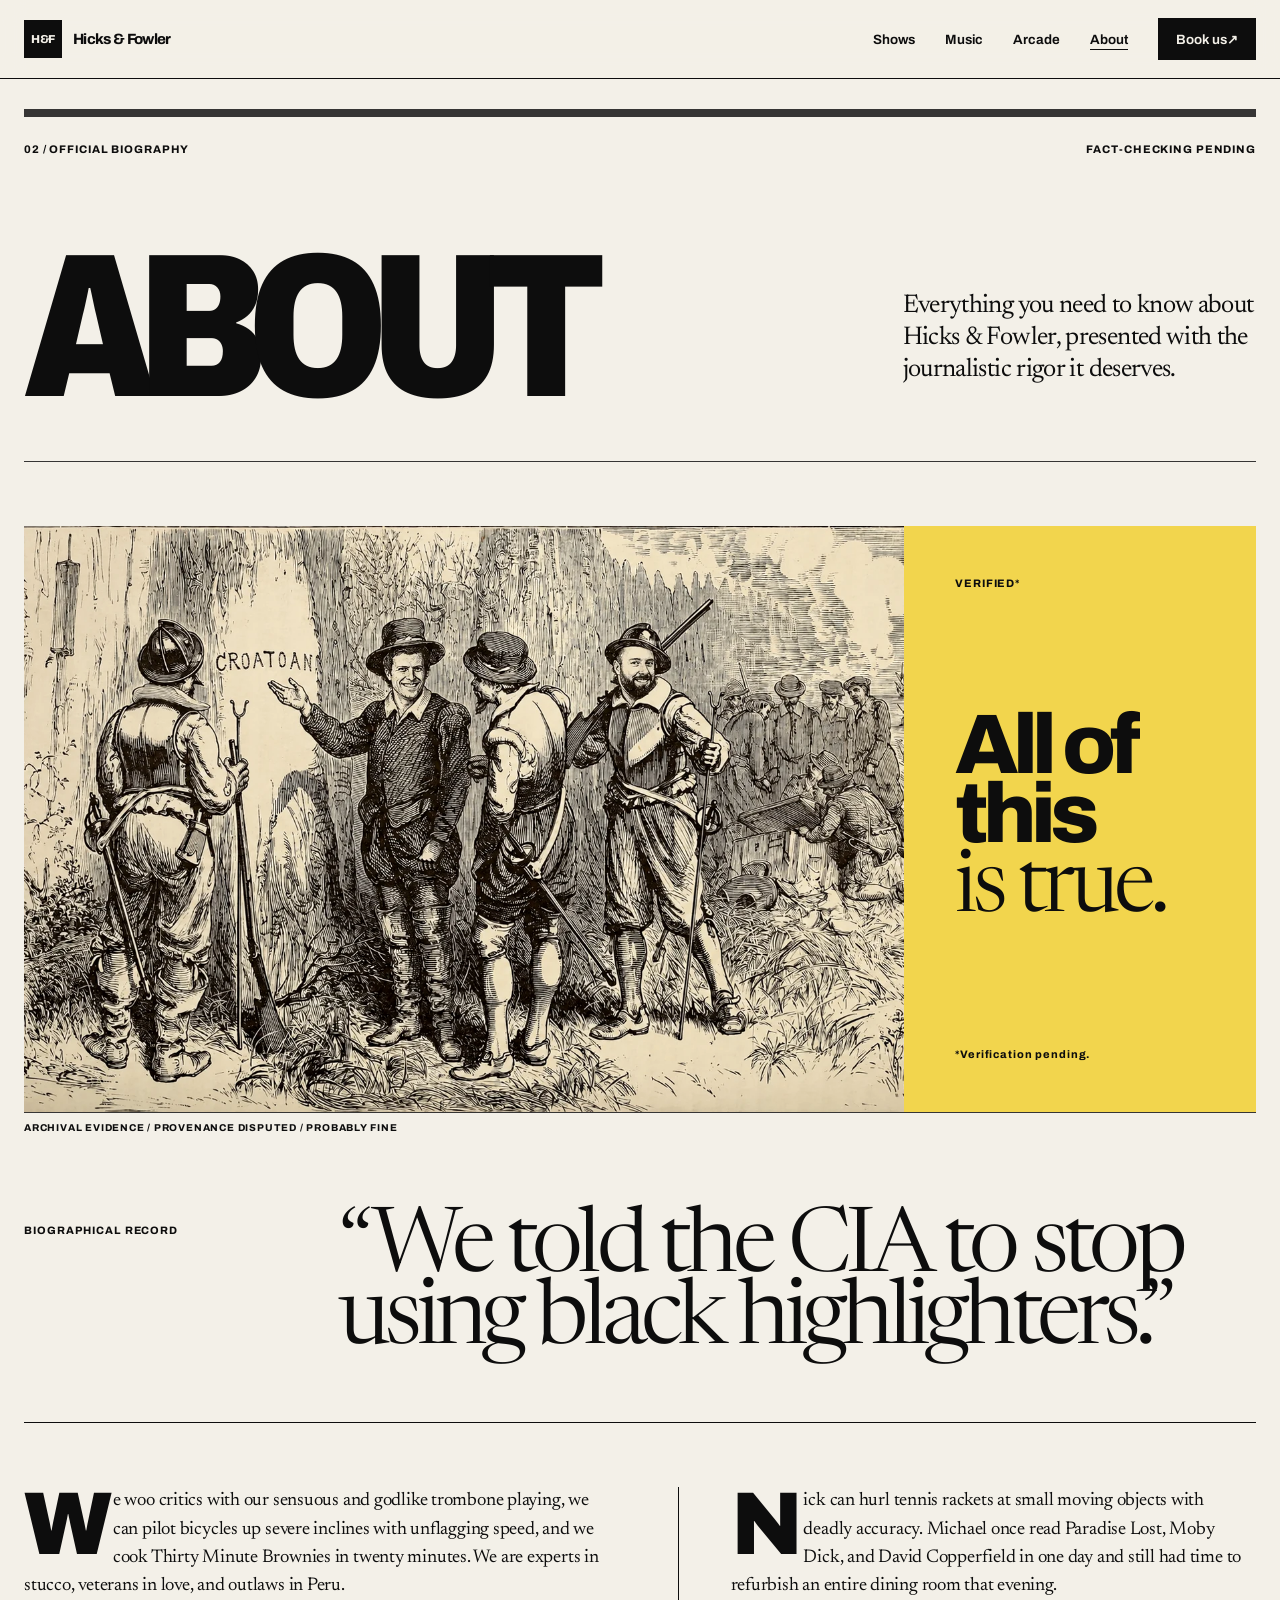
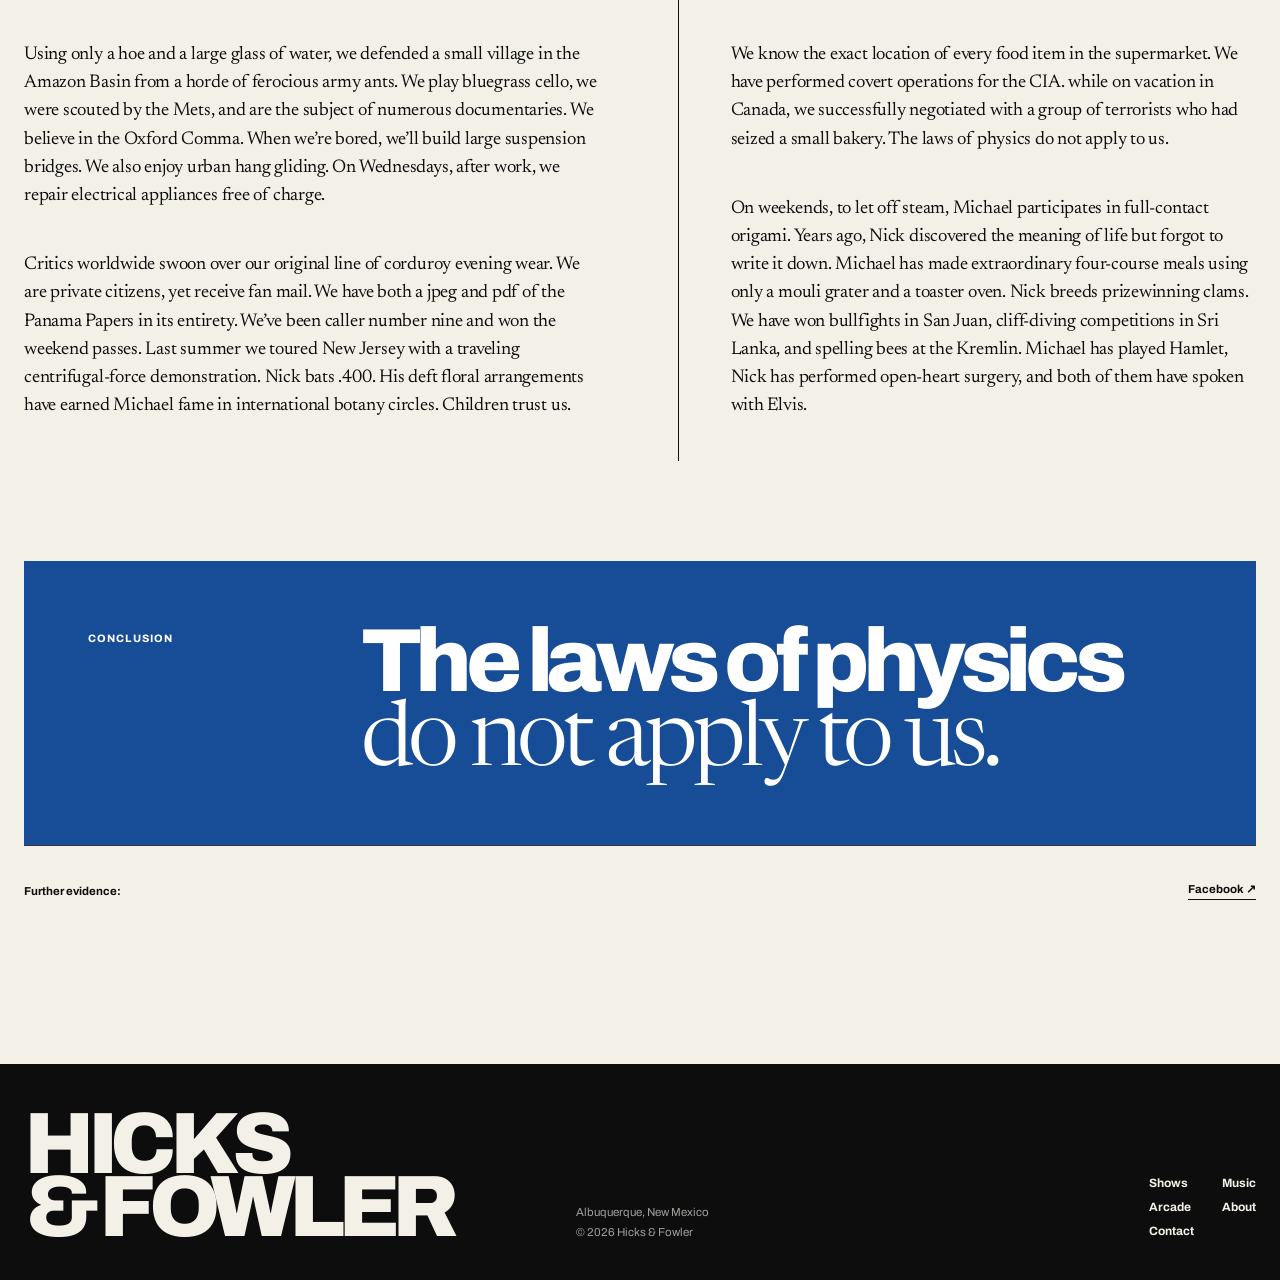
==== commit aa754ce6: "fix: capitalize missing lowercase" ====
--- a/about.html
+++ b/about.html
@@ -107,7 +107,9 @@
         <div class="wrap editorial-frame">
           <div class="about-bio-intro">
             <p class="about-bio-kicker">BIOGRAPHICAL RECORD</p>
-            <p class="about-pullquote">“Children trust us.”</p>
+            <p class="about-pullquote">
+              “We told the CIA to stop using black highlighters.”
+            </p>
           </div>
 
           <div class="about-copy-grid">
@@ -135,7 +137,7 @@
                 have both a jpeg and pdf of the Panama Papers in its entirety.
                 We’ve been caller number nine and won the weekend passes. Last
                 summer we toured New Jersey with a traveling centrifugal-force
-                demonstration. Nick bats .400. his deft floral arrangements have
+                demonstration. Nick bats .400. His deft floral arrangements have
                 earned Michael fame in international botany circles. Children
                 trust us.
               </p>
@@ -143,8 +145,8 @@
 
             <div class="about-copy-column">
               <p>
-                nick can hurl tennis rackets at small moving objects with deadly
-                accuracy. michael once read Paradise Lost, Moby Dick, and David
+                Nick can hurl tennis rackets at small moving objects with deadly
+                accuracy. Michael once read Paradise Lost, Moby Dick, and David
                 Copperfield in one day and still had time to refurbish an entire
                 dining room that evening.
               </p>
@@ -159,7 +161,7 @@
 
               <p>
                 On weekends, to let off steam, Michael participates in
-                full-contact origami. Years ago, nick discovered the meaning of
+                full-contact origami. Years ago, Nick discovered the meaning of
                 life but forgot to write it down. Michael has made extraordinary
                 four-course meals using only a mouli grater and a toaster oven.
                 Nick breeds prizewinning clams. We have won bullfights in San
